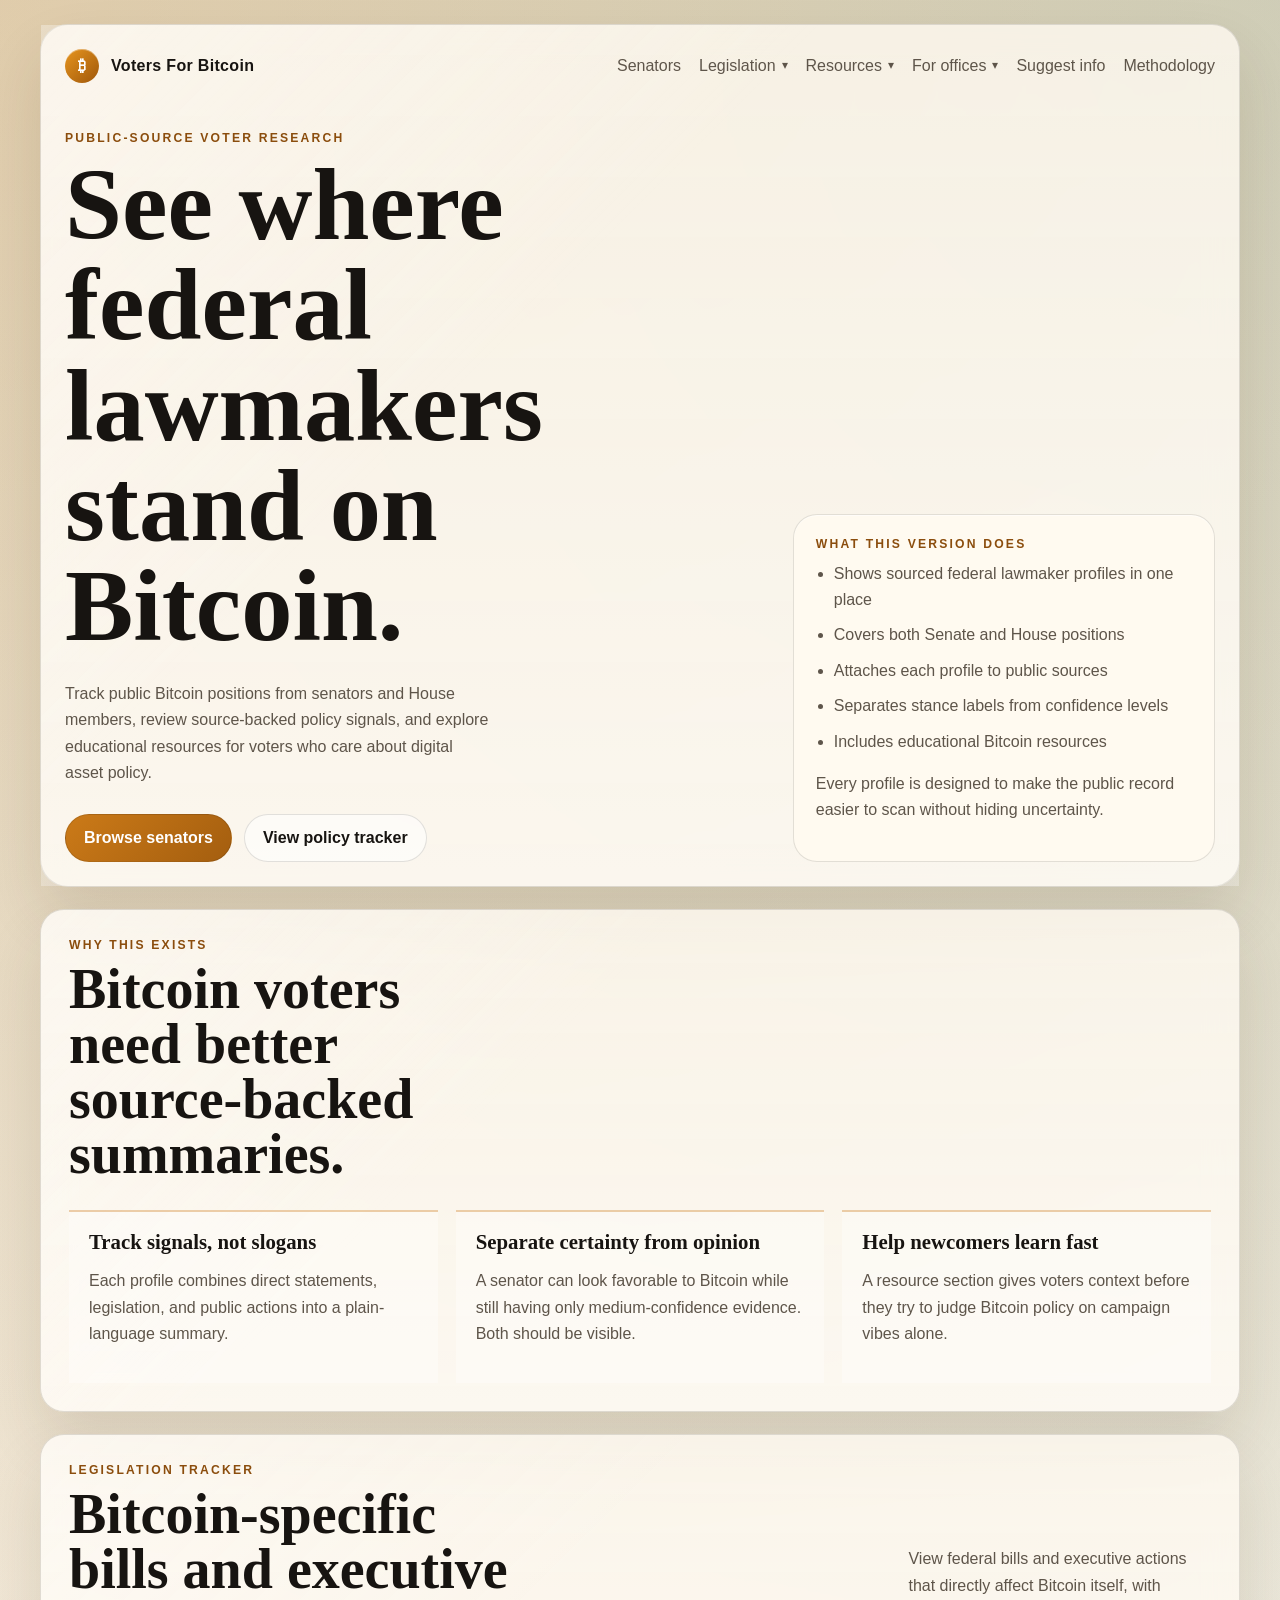
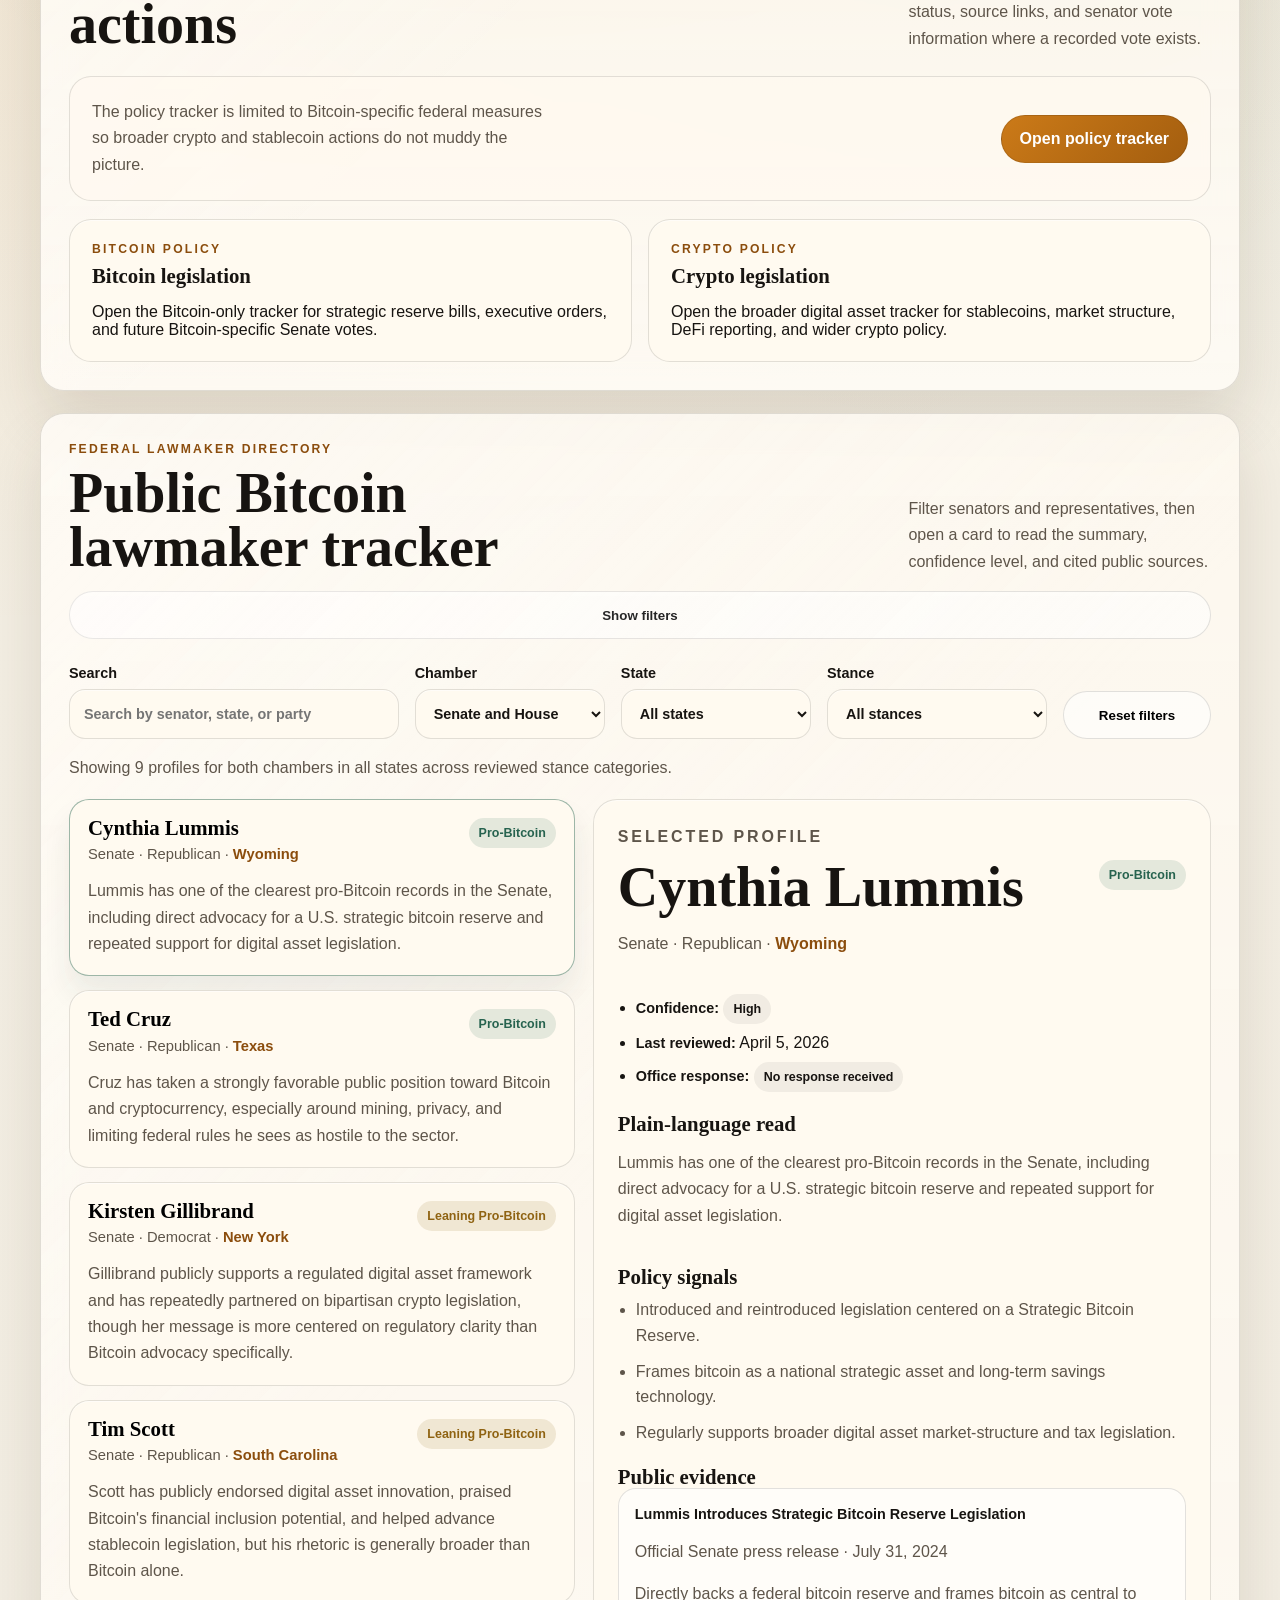
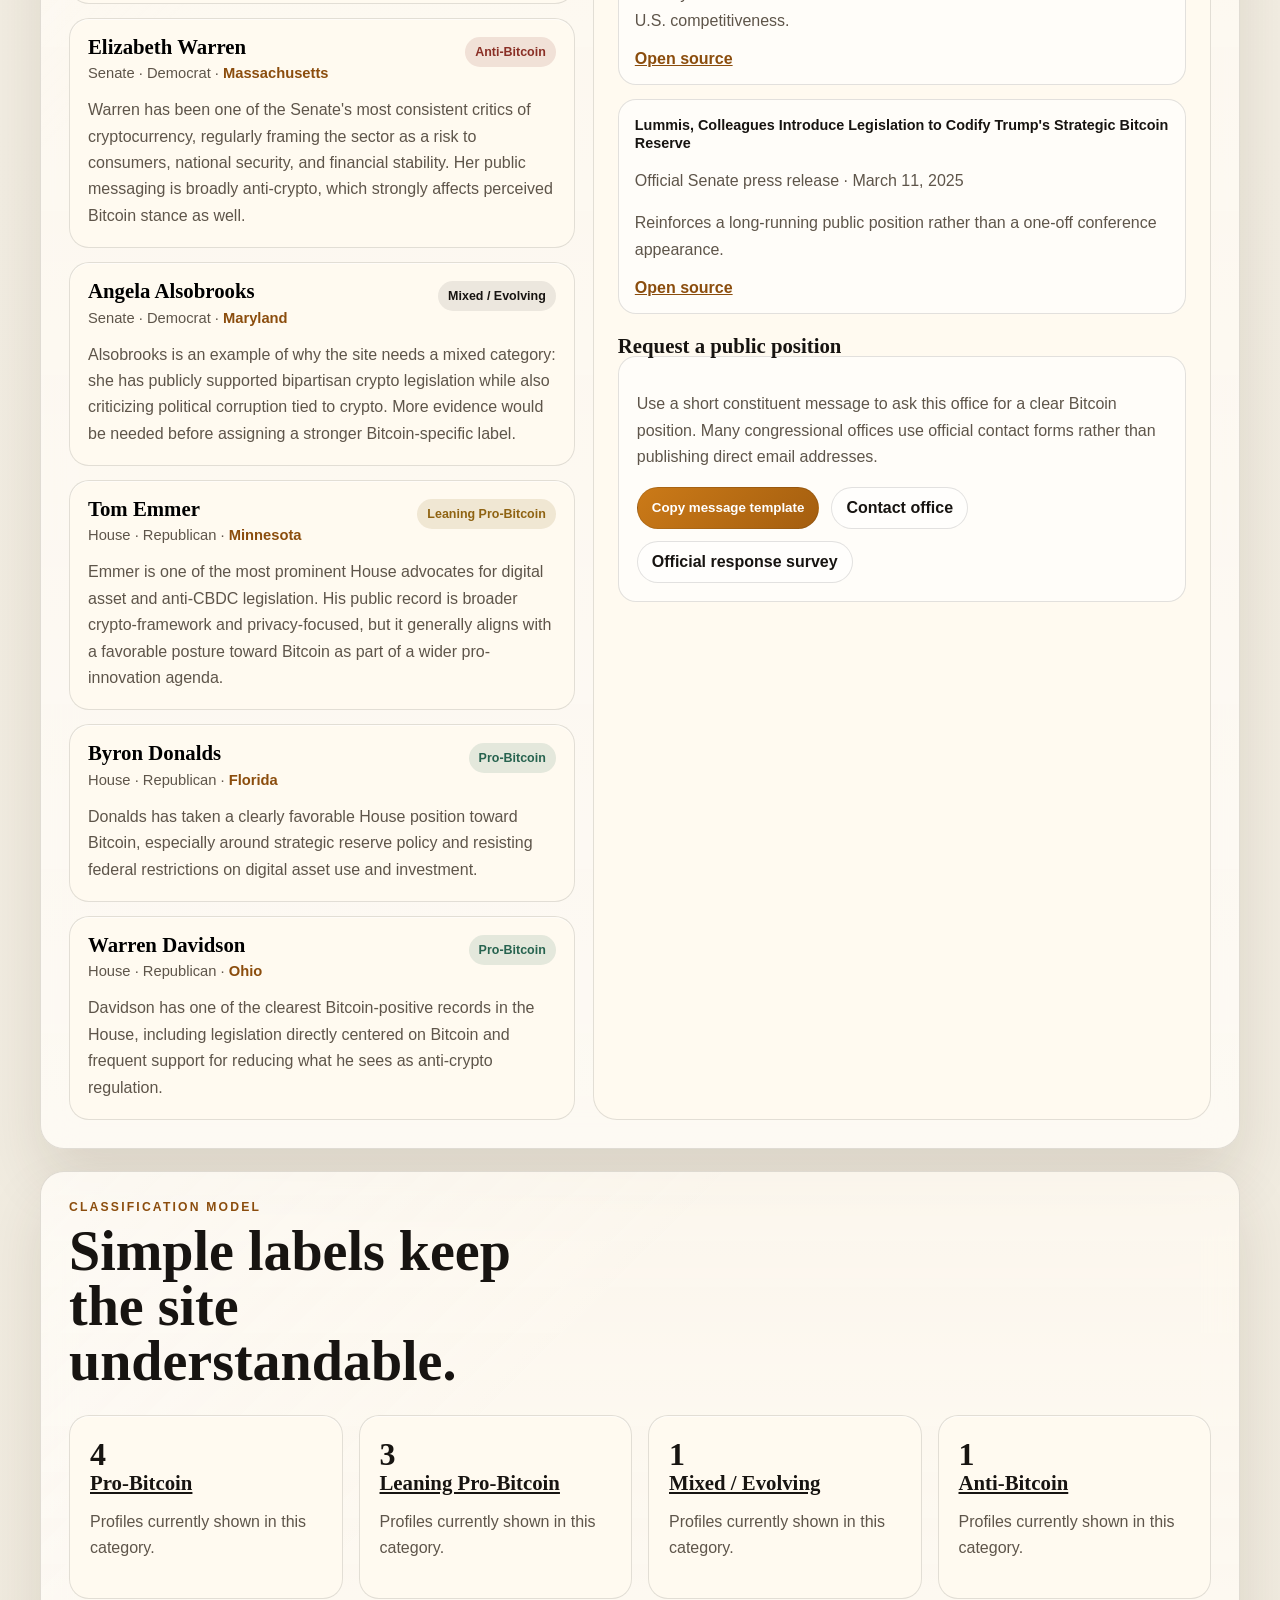
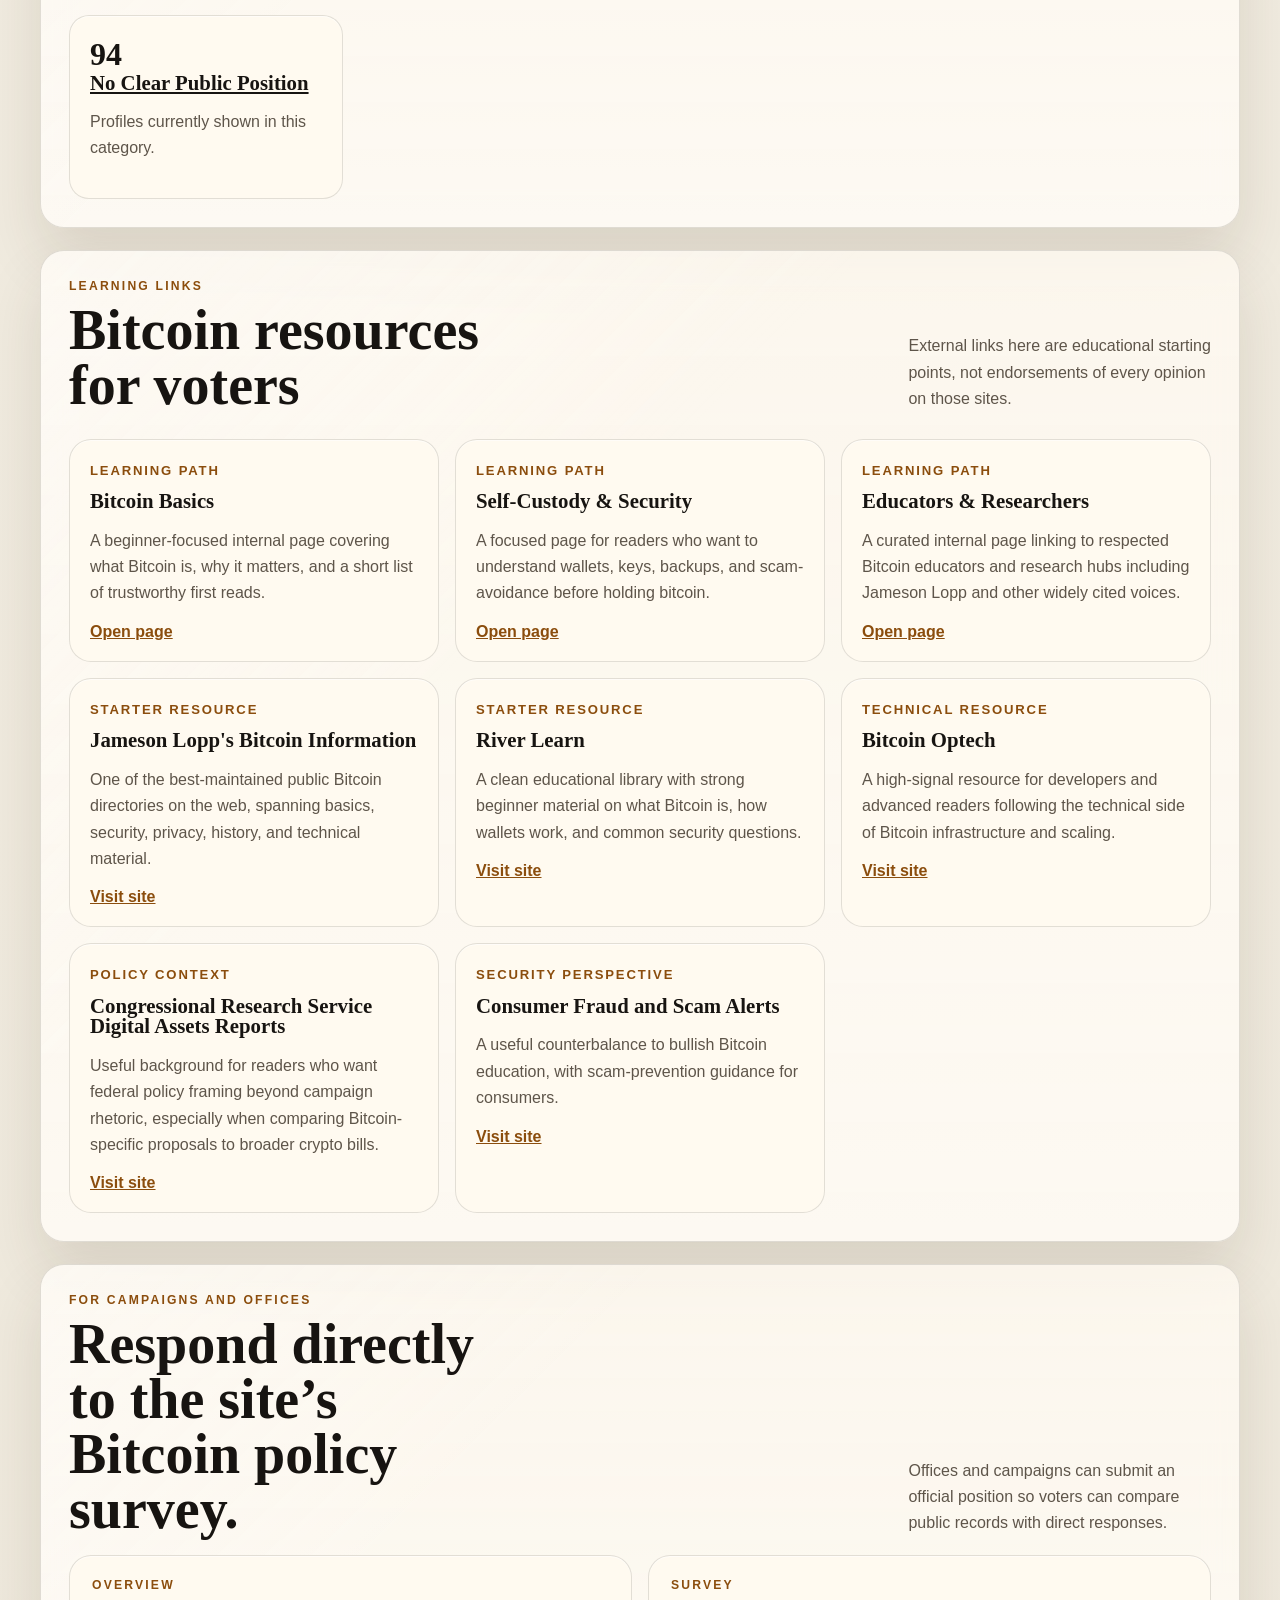
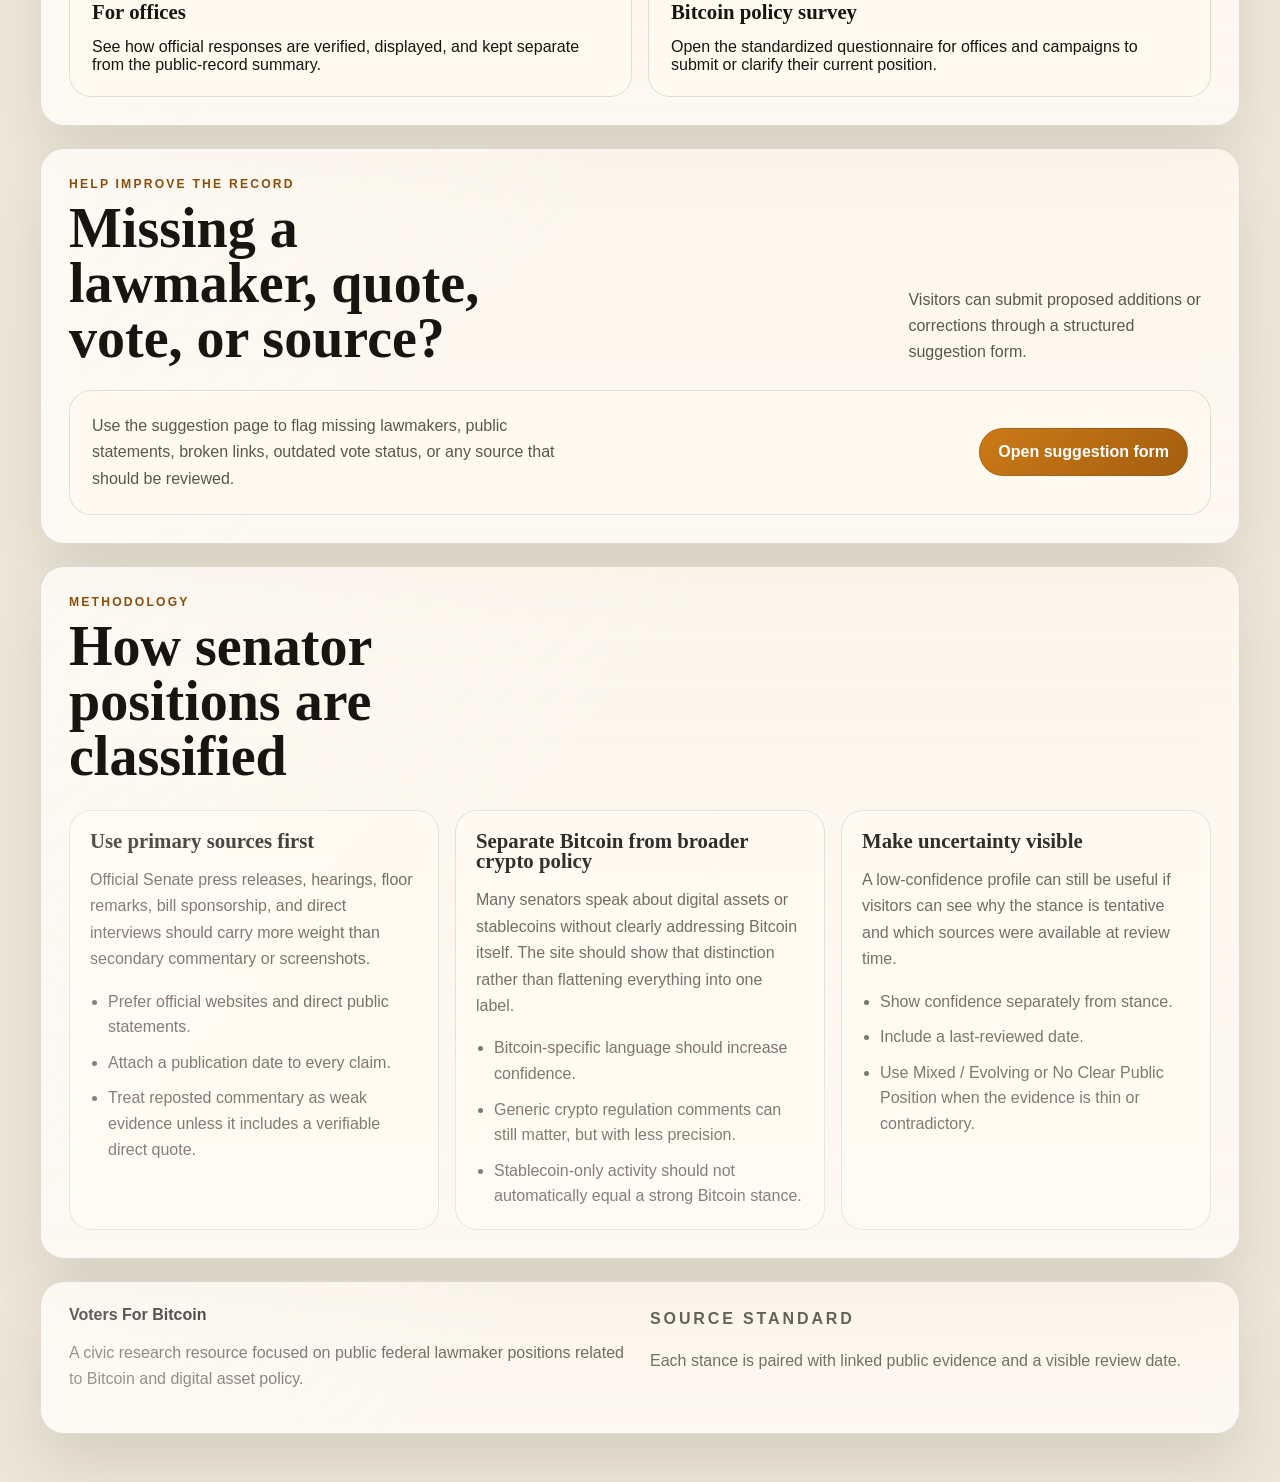
==== index.html @ 1ba47181 "UI Updates" ====
<!DOCTYPE html>
<html lang="en">
  <head>
    <meta charset="UTF-8" />
    <meta name="viewport" content="width=device-width, initial-scale=1.0" />
    <title>Voters For Bitcoin</title>
    <meta
      name="description"
      content="Track public Bitcoin positions of U.S. senators with sourced summaries, policy signals, and educational resources."
    />
    <link rel="icon" type="image/svg+xml" href="./favicon.svg" />
    <link rel="stylesheet" href="./styles.css" />
  </head>
  <body>
    <div class="site-shell">
      <header class="hero" id="top">
        <nav class="topbar">
          <a class="brand" href="#top">
            <span class="brand-mark">₿</span>
            <span>Voters For Bitcoin</span>
          </a>
          <button class="nav-toggle" type="button" aria-label="Toggle navigation" aria-expanded="false">
            <span class="nav-toggle-icon">☰</span>
          </button>
          <div class="nav-links">
            <a href="#directory">Senators</a>
            <div class="nav-dropdown">
              <a href="./bitcoin-legislation.html" class="nav-dropdown-trigger" aria-haspopup="true">Legislation</a>
              <div class="nav-dropdown-menu">
                <a href="./bitcoin-legislation.html">Bitcoin</a>
                <a href="./crypto-legislation.html">Crypto</a>
              </div>
            </div>
            <div class="nav-dropdown">
              <a href="./resources/index.html" class="nav-dropdown-trigger" aria-haspopup="true">Resources</a>
              <div class="nav-dropdown-menu">
                <a href="./resources/index.html">Resource hub</a>
                <a href="./resources/bitcoin-basics.html">Bitcoin basics</a>
                <a href="./resources/self-custody.html">Self-custody</a>
                <a href="./resources/educators.html">Educators</a>
              </div>
            </div>
            <div class="nav-dropdown">
              <a href="./for-offices.html" class="nav-dropdown-trigger" aria-haspopup="true">For offices</a>
              <div class="nav-dropdown-menu">
                <a href="./for-offices.html">Overview</a>
                <a href="./survey.html">Bitcoin policy survey</a>
              </div>
            </div>
            <a href="./suggest.html">Suggest info</a>
            <a href="#methodology">Methodology</a>
          </div>
        </nav>

        <div class="hero-grid">
          <div class="hero-copy">
            <p class="eyebrow">Public-source voter research</p>
            <h1>See where federal lawmakers stand on Bitcoin.</h1>
            <p class="hero-text">
              Track public Bitcoin positions from senators and House members,
              review source-backed policy signals, and explore educational
              resources for voters who care about digital asset policy.
            </p>
            <div class="hero-actions">
              <a class="button button-primary" href="#directory">Browse senators</a>
              <a class="button button-secondary" href="./bitcoin-legislation.html">View policy tracker</a>
            </div>
          </div>

          <aside class="hero-panel">
            <p class="panel-label">What this version does</p>
            <ul class="panel-list">
              <li>Shows sourced federal lawmaker profiles in one place</li>
              <li>Covers both Senate and House positions</li>
              <li>Attaches each profile to public sources</li>
              <li>Separates stance labels from confidence levels</li>
              <li>Includes educational Bitcoin resources</li>
            </ul>
            <p class="panel-note">
              Every profile is designed to make the public record easier to scan
              without hiding uncertainty.
            </p>
          </aside>
        </div>
      </header>

      <main>
        <section class="section section-intro">
          <div class="section-heading">
            <p class="eyebrow">Why this exists</p>
            <h2>Bitcoin voters need better source-backed summaries.</h2>
          </div>
          <div class="intro-grid">
            <article>
              <h3>Track signals, not slogans</h3>
              <p>
                Each profile combines direct statements, legislation, and public
                actions into a plain-language summary.
              </p>
            </article>
            <article>
              <h3>Separate certainty from opinion</h3>
              <p>
                A senator can look favorable to Bitcoin while still having only
                medium-confidence evidence. Both should be visible.
              </p>
            </article>
            <article>
              <h3>Help newcomers learn fast</h3>
              <p>
                A resource section gives voters context before they try to judge
                Bitcoin policy on campaign vibes alone.
              </p>
            </article>
          </div>
        </section>

        <section class="section">
          <div class="section-heading section-heading-row">
            <div>
              <p class="eyebrow">Legislation tracker</p>
              <h2>Bitcoin-specific bills and executive actions</h2>
            </div>
            <p class="section-support">
              View federal bills and executive actions that directly affect
              Bitcoin itself, with status, source links, and senator vote
              information where a recorded vote exists.
            </p>
          </div>
          <div class="cta-strip">
            <p>
              The policy tracker is limited to Bitcoin-specific federal measures
              so broader crypto and stablecoin actions do not muddy the
              picture.
            </p>
            <a class="button button-primary" href="./bitcoin-legislation.html">Open policy tracker</a>
          </div>
          <div class="policy-links">
            <a class="policy-link-card" href="./bitcoin-legislation.html">
              <p class="eyebrow">Bitcoin policy</p>
              <h3>Bitcoin legislation</h3>
              <p>
                Open the Bitcoin-only tracker for strategic reserve bills,
                executive orders, and future Bitcoin-specific Senate votes.
              </p>
            </a>
            <a class="policy-link-card" href="./crypto-legislation.html">
              <p class="eyebrow">Crypto policy</p>
              <h3>Crypto legislation</h3>
              <p>
                Open the broader digital asset tracker for stablecoins, market
                structure, DeFi reporting, and wider crypto policy.
              </p>
            </a>
          </div>
        </section>

        <section class="section" id="directory">
          <div class="section-heading section-heading-row">
            <div>
              <p class="eyebrow">Federal lawmaker directory</p>
              <h2>Public Bitcoin lawmaker tracker</h2>
            </div>
            <p class="section-support">
              Filter senators and representatives, then open a card to read the
              summary, confidence level, and cited public sources.
            </p>
          </div>

          <button id="filters-toggle" class="filters-toggle button button-secondary" type="button" aria-expanded="false">
            <span id="filters-toggle-label">Show filters</span>
          </button>
          <div class="filters" aria-label="Directory filters">
            <label class="filter">
              <span>Search</span>
              <input
                id="search-input"
                type="search"
                placeholder="Search by senator, state, or party"
              />
            </label>
            <label class="filter">
              <span>Chamber</span>
              <select id="chamber-filter">
                <option value="all">Senate and House</option>
              </select>
            </label>
            <label class="filter">
              <span>State</span>
              <select id="state-filter">
                <option value="all">All states</option>
              </select>
            </label>
            <label class="filter">
              <span>Stance</span>
              <select id="stance-filter">
                <option value="all">All stances</option>
                <option value="unreviewed">Show unreviewed lawmakers</option>
              </select>
            </label>
            <button id="reset-filters" class="button button-secondary reset-filters" type="button">
              Reset filters
            </button>
          </div>
          <p id="directory-summary" class="directory-summary"></p>

          <div class="directory-grid">
            <div id="senator-list" class="senator-list" aria-live="polite"></div>
            <article id="senator-detail" class="senator-detail"></article>
          </div>
        </section>

        <section class="section section-snapshot">
          <div class="section-heading">
            <p class="eyebrow">Classification model</p>
            <h2>Simple labels keep the site understandable.</h2>
          </div>
          <div class="snapshot-grid" id="stance-summary"></div>
        </section>

        <section class="section" id="resources">
          <div class="section-heading section-heading-row">
            <div>
              <p class="eyebrow">Learning links</p>
              <h2>Bitcoin resources for voters</h2>
            </div>
            <p class="section-support">
              External links here are educational starting points, not
              endorsements of every opinion on those sites.
            </p>
          </div>
          <div id="resource-list" class="resource-list"></div>
        </section>

        <section class="section">
          <div class="section-heading section-heading-row">
            <div>
              <p class="eyebrow">For campaigns and offices</p>
              <h2>Respond directly to the site’s Bitcoin policy survey.</h2>
            </div>
            <p class="section-support">
              Offices and campaigns can submit an official position so voters can
              compare public records with direct responses.
            </p>
          </div>
          <div class="policy-links">
            <a class="policy-link-card" href="./for-offices.html">
              <p class="eyebrow">Overview</p>
              <h3>For offices</h3>
              <p>
                See how official responses are verified, displayed, and kept
                separate from the public-record summary.
              </p>
            </a>
            <a class="policy-link-card" href="./survey.html">
              <p class="eyebrow">Survey</p>
              <h3>Bitcoin policy survey</h3>
              <p>
                Open the standardized questionnaire for offices and campaigns to
                submit or clarify their current position.
              </p>
            </a>
          </div>
        </section>

        <section class="section">
          <div class="section-heading section-heading-row">
            <div>
              <p class="eyebrow">Help improve the record</p>
              <h2>Missing a lawmaker, quote, vote, or source?</h2>
            </div>
            <p class="section-support">
              Visitors can submit proposed additions or corrections through a
              structured suggestion form.
            </p>
          </div>
          <div class="cta-strip">
            <p>
              Use the suggestion page to flag missing lawmakers, public
              statements, broken links, outdated vote status, or any source that
              should be reviewed.
            </p>
            <a class="button button-primary" href="./suggest.html">Open suggestion form</a>
          </div>
        </section>

        <section class="section methodology" id="methodology">
          <div class="section-heading">
            <p class="eyebrow">Methodology</p>
            <h2>How senator positions are classified</h2>
          </div>
          <div id="methodology-list" class="methodology-list"></div>
        </section>
      </main>

      <footer class="footer">
        <div>
          <strong>Voters For Bitcoin</strong>
          <p>
            A civic research resource focused on public federal lawmaker
            positions related to Bitcoin and digital asset policy.
          </p>
        </div>
        <div>
          <p class="footer-label">Source standard</p>
          <p>
            Each stance is paired with linked public evidence and a visible
            review date.
          </p>
        </div>
      </footer>
    </div>

    <script src="./data/content.js"></script>
    <script src="./app.js"></script>
    <script src="./nav.js"></script>
  </body>
</html>
---- styles.css ----
:root {
  --bg: #f3efe3;
  --bg-strong: #ede4cf;
  --surface: rgba(255, 251, 242, 0.8);
  --surface-strong: #fffaf0;
  --text: #171411;
  --muted: #5e554a;
  --line: rgba(23, 20, 17, 0.12);
  --accent: #cb7a18;
  --accent-deep: #8b4d0d;
  --good: #27634f;
  --warn: #8f6312;
  --bad: #8a2f25;
  --shadow: 0 30px 60px rgba(60, 42, 18, 0.12);
  --serif: "Iowan Old Style", "Palatino Linotype", "Book Antiqua", Palatino,
    "URW Palladio L", Georgia, serif;
  --sans: "Avenir Next", "Segoe UI", "Helvetica Neue", Helvetica, Arial,
    sans-serif;
}

* {
  box-sizing: border-box;
}

html {
  scroll-behavior: smooth;
}

body {
  margin: 0;
  color: var(--text);
  background:
    radial-gradient(circle at top left, rgba(203, 122, 24, 0.24), transparent 28%),
    radial-gradient(circle at top right, rgba(39, 99, 79, 0.18), transparent 26%),
    linear-gradient(180deg, #f5f0e4 0%, #f2ede2 42%, #ede7da 100%);
  font-family: var(--sans);
  overflow-x: hidden;
}

a {
  color: inherit;
}

.site-shell {
  width: min(1200px, calc(100vw - 32px));
  margin: 0 auto;
  padding: 24px 0 48px;
}

.hero,
.section,
.footer {
  position: relative;
  border: 1px solid var(--line);
  background: var(--surface);
  backdrop-filter: blur(16px);
  box-shadow: var(--shadow);
}

.hero::before,
.section::before,
.footer::before {
  content: "";
  position: absolute;
  inset: 0;
  background:
    linear-gradient(135deg, rgba(255, 255, 255, 0.32), transparent 38%),
    linear-gradient(180deg, transparent, rgba(255, 255, 255, 0.28));
  pointer-events: none;
}

.hero {
  padding: 24px;
  border-radius: 28px;
  overflow: visible;
}

.section,
.footer {
  overflow: hidden;
}

.topbar,
.hero-grid,
.directory-grid,
.snapshot-grid,
.resource-list,
.intro-grid,
.footer,
.section-heading-row,
.filters {
  position: relative;
  z-index: 1;
}

.topbar {
  display: flex;
  justify-content: space-between;
  align-items: center;
  gap: 20px;
}

.brand {
  display: inline-flex;
  align-items: center;
  gap: 12px;
  font-weight: 700;
  letter-spacing: 0.02em;
  text-decoration: none;
}

.brand-mark {
  display: grid;
  place-items: center;
  width: 34px;
  height: 34px;
  border-radius: 999px;
  color: white;
  background: linear-gradient(135deg, #e7951f, #9f570a);
  box-shadow: inset 0 1px 0 rgba(255, 255, 255, 0.35);
}

.nav-links {
  display: flex;
  flex-wrap: wrap;
  gap: 18px;
  align-items: center;
}

.nav-links a {
  color: var(--muted);
  text-decoration: none;
}

.nav-dropdown {
  position: relative;
  padding-bottom: 14px;
  margin-bottom: -14px;
}

.nav-dropdown-trigger {
  display: inline-flex;
  align-items: center;
  gap: 6px;
}

.nav-dropdown-trigger::after {
  content: "▾";
  font-size: 0.72rem;
  line-height: 1;
}

.nav-dropdown-menu {
  position: absolute;
  top: calc(100% - 2px);
  left: 0;
  display: none;
  min-width: 180px;
  padding: 8px;
  border-radius: 16px;
  border: 1px solid var(--line);
  background: var(--surface-strong);
  box-shadow: var(--shadow);
  z-index: 40;
}

.nav-dropdown-menu a {
  display: block;
  padding: 10px 12px;
  border-radius: 10px;
  color: var(--muted);
  text-decoration: none;
}

.nav-dropdown-menu a:hover,
.nav-dropdown-menu a:focus-visible {
  background: rgba(23, 20, 17, 0.05);
  outline: none;
}

.nav-dropdown:hover .nav-dropdown-menu,
.nav-dropdown:focus-within .nav-dropdown-menu {
  display: block;
}

/* ── Mobile navigation toggle (hidden on desktop) ── */
.nav-toggle {
  display: none;
  align-items: center;
  justify-content: center;
  width: 40px;
  height: 40px;
  padding: 0;
  border: 1px solid var(--line);
  border-radius: 12px;
  background: rgba(255, 255, 255, 0.55);
  cursor: pointer;
  flex-shrink: 0;
}

.nav-toggle-icon {
  font-size: 1.15rem;
  line-height: 1;
  pointer-events: none;
}

/* ── Filter collapse toggle (hidden on desktop) ── */
.filters-toggle {
  display: none;
  width: 100%;
  margin-top: 16px;
}

.hero-grid {
  display: grid;
  grid-template-columns: minmax(0, 1.5fr) minmax(280px, 0.9fr);
  gap: 24px;
  margin-top: 48px;
}

.eyebrow,
.panel-label,
.footer-label {
  margin: 0 0 10px;
  color: var(--accent-deep);
  font-size: 0.76rem;
  font-weight: 700;
  letter-spacing: 0.18em;
  text-transform: uppercase;
}

h1,
h2,
h3 {
  margin: 0;
  font-family: var(--serif);
  font-weight: 700;
  line-height: 0.98;
}

h1 {
  max-width: 12ch;
  font-size: clamp(3.5rem, 8vw, 6.6rem);
}

h2 {
  max-width: 16ch;
  font-size: clamp(2.1rem, 5vw, 3.5rem);
}

h3 {
  font-size: 1.3rem;
}

.hero-text,
.section-support,
.senator-summary,
.detail-copy p,
.resource-card p,
.methodology-card p,
.footer p,
.intro-grid p,
.panel-note,
.snapshot-card p {
  color: var(--muted);
  line-height: 1.65;
  font-size: 1rem;
}

.hero-text {
  max-width: 48ch;
  margin: 24px 0 0;
}

.hero-actions {
  display: flex;
  flex-wrap: wrap;
  gap: 12px;
  margin-top: 28px;
}

.button {
  display: inline-flex;
  align-items: center;
  justify-content: center;
  min-height: 48px;
  padding: 0 18px;
  border-radius: 999px;
  border: 1px solid var(--line);
  text-decoration: none;
  font-weight: 700;
  text-align: center;
}

.button-primary {
  color: white;
  background: linear-gradient(135deg, var(--accent), #a45e0f);
}

.button-secondary {
  background: rgba(255, 255, 255, 0.55);
}

.hero-panel,
.senator-detail,
.resource-card,
.methodology-card,
.snapshot-card,
.senator-card,
.filter input,
.filter select {
  border: 1px solid var(--line);
  background: var(--surface-strong);
  box-shadow: inset 0 1px 0 rgba(255, 255, 255, 0.55);
}

.hero-panel {
  padding: 22px;
  border-radius: 24px;
  align-self: end;
}

.panel-list,
.source-list,
.detail-meta,
.methodology-card ul {
  margin: 0;
  padding-left: 18px;
}

.panel-list li,
.source-list li,
.methodology-card li {
  margin-top: 10px;
  line-height: 1.6;
  color: var(--muted);
}

.section {
  margin-top: 22px;
  padding: 28px;
  border-radius: 24px;
}

.section-heading {
  position: relative;
  z-index: 1;
}

.section-heading-row {
  display: flex;
  justify-content: space-between;
  gap: 20px;
  align-items: end;
}

.section-support {
  max-width: 34ch;
  margin: 0;
}

.directory-summary {
  position: relative;
  z-index: 1;
  margin: 16px 0 0;
  color: var(--muted);
  line-height: 1.6;
}

.intro-grid {
  display: grid;
  grid-template-columns: repeat(3, minmax(0, 1fr));
  gap: 18px;
  margin-top: 28px;
}

.intro-grid article {
  padding: 20px;
  border-top: 2px solid rgba(203, 122, 24, 0.35);
  background: rgba(255, 255, 255, 0.32);
}

.filters {
  display: grid;
  grid-template-columns: minmax(0, 1.3fr) minmax(180px, 0.75fr) minmax(180px, 0.75fr) minmax(220px, 0.8fr) auto;
  gap: 16px;
  margin-top: 26px;
  align-items: end;
}

.filter {
  display: grid;
  gap: 8px;
  font-size: 0.9rem;
  font-weight: 700;
}

.filter input,
.filter select {
  width: 100%;
  min-height: 50px;
  padding: 0 14px;
  border-radius: 16px;
  font: inherit;
  color: var(--text);
}

.reset-filters {
  min-width: 148px;
}

.directory-grid {
  display: grid;
  grid-template-columns: minmax(0, 0.9fr) minmax(320px, 1.1fr);
  gap: 18px;
  margin-top: 18px;
}

.senator-list {
  display: grid;
  gap: 14px;
  align-content: start;
}

.senator-card {
  width: 100%;
  padding: 18px;
  border-radius: 20px;
  text-align: left;
  cursor: pointer;
  transition: transform 180ms ease, border-color 180ms ease, box-shadow 180ms ease;
}

.senator-card:hover,
.senator-card:focus-visible {
  transform: translateY(-2px);
  border-color: rgba(203, 122, 24, 0.45);
  outline: none;
}

.senator-card.is-active {
  border-color: rgba(39, 99, 79, 0.45);
  box-shadow: 0 18px 28px rgba(34, 56, 48, 0.08);
}

.senator-card-top,
.detail-top {
  display: flex;
  justify-content: space-between;
  gap: 12px;
  align-items: start;
}

.senator-card h3 {
  margin-bottom: 8px;
}

.senator-meta,
.detail-kicker,
.evidence-meta {
  color: var(--muted);
  font-size: 0.92rem;
}

.state-link {
  color: var(--accent-deep);
  font-weight: 700;
  text-decoration: none;
}

.state-link:hover,
.state-link:focus-visible {
  text-decoration: underline;
  outline: none;
}

.tag,
.confidence {
  display: inline-flex;
  align-items: center;
  justify-content: center;
  min-height: 30px;
  padding: 0 10px;
  border-radius: 999px;
  font-size: 0.78rem;
  font-weight: 700;
  white-space: normal;
  text-decoration: none;
  border: 0;
}

.tag[data-tone="pro"] {
  background: rgba(39, 99, 79, 0.12);
  color: var(--good);
}

.tag[data-tone="caution"] {
  background: rgba(143, 99, 18, 0.13);
  color: var(--warn);
}

.tag[data-tone="anti"] {
  background: rgba(138, 47, 37, 0.12);
  color: var(--bad);
}

.tag[data-tone="neutral"] {
  background: rgba(23, 20, 17, 0.08);
  color: var(--text);
}

.tag:hover,
.tag:focus-visible {
  opacity: 0.9;
  outline: 2px solid rgba(23, 20, 17, 0.18);
  outline-offset: 2px;
}

.confidence {
  background: rgba(23, 20, 17, 0.06);
}

.senator-summary {
  margin: 16px 0 0;
}

.senator-detail {
  min-height: 100%;
  padding: 24px;
  border-radius: 24px;
}

.detail-copy {
  display: grid;
  gap: 22px;
}

.detail-meta {
  display: grid;
  gap: 10px;
  margin-top: 20px;
}

.detail-meta strong,
.evidence-card strong {
  font-size: 0.9rem;
}

.evidence-grid {
  display: grid;
  gap: 14px;
}

.evidence-card {
  padding: 16px;
  border-radius: 18px;
  border: 1px solid var(--line);
  background: rgba(255, 255, 255, 0.58);
}

.action-card,
.contact-card {
  padding: 18px;
  border-radius: 18px;
  border: 1px solid var(--line);
  background: rgba(255, 255, 255, 0.58);
}

.contact-card p,
.action-card p {
  color: var(--muted);
  line-height: 1.65;
}

.contact-actions,
.card-actions {
  display: flex;
  flex-wrap: wrap;
  gap: 12px;
  margin-top: 14px;
}

.button.button-small {
  min-height: 42px;
  padding: 0 14px;
}

.evidence-card a,
.resource-card a {
  color: var(--accent-deep);
  font-weight: 700;
}

.snapshot-grid {
  display: grid;
  grid-template-columns: repeat(4, minmax(0, 1fr));
  gap: 16px;
  margin-top: 26px;
}

.snapshot-card {
  padding: 20px;
  border-radius: 20px;
}

.snapshot-card strong {
  display: block;
  font-size: 2rem;
  font-family: var(--serif);
}

.resource-list,
.methodology-list {
  display: grid;
  grid-template-columns: repeat(3, minmax(0, 1fr));
  gap: 16px;
  margin-top: 26px;
}

.resource-card,
.methodology-card {
  padding: 20px;
  border-radius: 22px;
}

.resource-page-grid,
.guide-grid,
.educator-grid {
  position: relative;
  z-index: 1;
  display: grid;
  gap: 16px;
  margin-top: 24px;
}

.resource-page-grid {
  grid-template-columns: 1.2fr 0.8fr;
}

.guide-grid,
.educator-grid {
  grid-template-columns: repeat(3, minmax(0, 1fr));
}

.guide-card,
.educator-card {
  padding: 22px;
  border-radius: 22px;
  border: 1px solid var(--line);
  background: var(--surface-strong);
  box-shadow: inset 0 1px 0 rgba(255, 255, 255, 0.55);
}

.guide-card ul,
.educator-card ul {
  margin: 14px 0 0;
  padding-left: 18px;
}

.guide-card li,
.educator-card li,
.resource-note li {
  color: var(--muted);
  line-height: 1.6;
  margin-top: 8px;
}

.resource-note {
  padding: 22px;
  border-radius: 22px;
  border: 1px solid var(--line);
  background: rgba(255, 250, 240, 0.72);
}

.resource-note p,
.guide-card p,
.educator-card p {
  color: var(--muted);
  line-height: 1.65;
}

.guide-card a,
.educator-card a,
.resource-note a {
  color: var(--accent-deep);
  font-weight: 700;
}

.suggest-grid {
  position: relative;
  z-index: 1;
  display: grid;
  grid-template-columns: 1.05fr 0.95fr;
  gap: 18px;
  margin-top: 24px;
}

.suggest-card,
.suggest-form-card {
  padding: 22px;
  border-radius: 22px;
  border: 1px solid var(--line);
  background: var(--surface-strong);
  box-shadow: inset 0 1px 0 rgba(255, 255, 255, 0.55);
}

.suggest-card p,
.suggest-form-card p,
.suggest-output,
.suggest-help li {
  color: var(--muted);
  line-height: 1.65;
}

.suggest-help {
  margin: 14px 0 0;
  padding-left: 18px;
}

.suggest-form {
  display: grid;
  gap: 14px;
  margin-top: 12px;
}

.suggest-form label {
  display: grid;
  gap: 8px;
  font-size: 0.92rem;
  font-weight: 700;
}

.suggest-form input,
.suggest-form select,
.suggest-form textarea {
  width: 100%;
  min-height: 50px;
  padding: 12px 14px;
  border-radius: 16px;
  border: 1px solid var(--line);
  background: rgba(255, 255, 255, 0.72);
  font: inherit;
  color: var(--text);
}

.suggest-form textarea {
  min-height: 140px;
  resize: vertical;
}

.suggest-actions {
  display: flex;
  flex-wrap: wrap;
  gap: 12px;
  margin-top: 6px;
}

.suggest-output {
  margin-top: 18px;
  padding: 16px;
  border-radius: 16px;
  border: 1px dashed rgba(23, 20, 17, 0.18);
  background: rgba(255, 255, 255, 0.46);
  white-space: pre-wrap;
}

.suggest-output.is-hidden {
  display: none;
}

.response-status {
  display: inline-flex;
  align-items: center;
  min-height: 30px;
  padding: 0 10px;
  border-radius: 999px;
  background: rgba(23, 20, 17, 0.06);
  font-size: 0.78rem;
  font-weight: 700;
}

.office-grid {
  position: relative;
  z-index: 1;
  display: grid;
  grid-template-columns: 1fr 1fr;
  gap: 18px;
  margin-top: 24px;
}

.office-card,
.survey-card {
  padding: 22px;
  border-radius: 22px;
  border: 1px solid var(--line);
  background: var(--surface-strong);
  box-shadow: inset 0 1px 0 rgba(255, 255, 255, 0.55);
}

.office-card p,
.survey-card p,
.office-card li,
.survey-card li {
  color: var(--muted);
  line-height: 1.65;
}

.office-card ul,
.survey-card ul {
  margin: 14px 0 0;
  padding-left: 18px;
}

.resource-card .resource-type {
  margin: 0 0 10px;
  color: var(--accent-deep);
  font-size: 0.82rem;
  font-weight: 700;
  text-transform: uppercase;
  letter-spacing: 0.14em;
}

.footer {
  display: grid;
  grid-template-columns: repeat(2, minmax(0, 1fr));
  gap: 20px;
  margin-top: 22px;
  padding: 24px 28px;
  border-radius: 24px;
}

.cta-strip {
  position: relative;
  z-index: 1;
  display: flex;
  justify-content: space-between;
  align-items: center;
  gap: 20px;
  margin-top: 24px;
  padding: 22px;
  border-radius: 22px;
  border: 1px solid var(--line);
  background: rgba(255, 250, 240, 0.7);
}

.cta-strip p {
  margin: 0;
  color: var(--muted);
  line-height: 1.65;
  max-width: 52ch;
}

.policy-links {
  position: relative;
  z-index: 1;
  display: grid;
  grid-template-columns: repeat(2, minmax(0, 1fr));
  gap: 16px;
  margin-top: 18px;
}

.policy-link-card {
  display: block;
  padding: 22px;
  border-radius: 22px;
  border: 1px solid var(--line);
  background: var(--surface-strong);
  text-decoration: none;
  box-shadow: inset 0 1px 0 rgba(255, 255, 255, 0.55);
  transition: transform 180ms ease, border-color 180ms ease;
}

.policy-link-card:hover,
.policy-link-card:focus-visible {
  transform: translateY(-2px);
  border-color: rgba(203, 122, 24, 0.45);
  outline: none;
}

.policy-link-card p:last-child {
  margin-bottom: 0;
}

.page-hero {
  margin-top: 22px;
  display: grid;
  grid-template-columns: minmax(0, 1.3fr) minmax(280px, 0.8fr);
  gap: 24px;
}

.page-hero h1 {
  max-width: 12ch;
  font-size: clamp(2.4rem, 5.2vw, 4.25rem);
  line-height: 1.02;
  letter-spacing: -0.03em;
}

.page-hero .hero-text {
  max-width: 42rem;
}

.stat-card {
  padding: 22px;
  border-radius: 22px;
  border: 1px solid var(--line);
  background: var(--surface-strong);
}

.stat-card strong {
  display: block;
  font-family: var(--serif);
  font-size: 2.5rem;
  line-height: 1;
}

.legislation-grid,
.bill-grid,
.vote-grid {
  position: relative;
  z-index: 1;
  display: grid;
  gap: 16px;
  margin-top: 24px;
}

.legislation-grid {
  grid-template-columns: 1.1fr 0.9fr;
}

.bill-card,
.vote-card,
.status-card {
  padding: 22px;
  border-radius: 22px;
  border: 1px solid var(--line);
  background: var(--surface-strong);
}


.bill-card p,
.vote-card p,
.status-card p,
.bill-card li,
.vote-card li,
.status-card li {
  color: var(--muted);
  line-height: 1.65;
}

.bill-meta,
.bill-links {
  display: flex;
  flex-wrap: wrap;
  gap: 10px;
  margin: 14px 0 0;
}

.meta-pill {
  display: inline-flex;
  align-items: center;
  min-height: 32px;
  padding: 0 12px;
  border-radius: 999px;
  border: 1px solid var(--line);
  background: rgba(23, 20, 17, 0.04);
  font-size: 0.82rem;
  font-weight: 700;
}

.bill-links a,
.source-link {
  color: var(--accent-deep);
  font-weight: 700;
}

.vote-grid {
  grid-template-columns: repeat(2, minmax(0, 1fr));
}

.senator-vote-list {
  display: grid;
  gap: 10px;
  margin-top: 14px;
}

.senator-vote {
  display: flex;
  justify-content: space-between;
  gap: 12px;
  padding: 12px 14px;
  border-radius: 16px;
  border: 1px solid var(--line);
  background: rgba(255, 255, 255, 0.5);
}

.senator-vote strong {
  font-size: 0.95rem;
}

.page-note {
  margin-top: 20px;
  color: var(--muted);
}

@media (max-width: 980px) {
  .hero-grid,
  .page-hero,
  .directory-grid,
  .legislation-grid,
  .vote-grid,
  .resource-page-grid,
  .suggest-grid,
  .office-grid,
  .intro-grid,
  .snapshot-grid,
  .resource-list,
  .methodology-list,
  .guide-grid,
  .educator-grid,
  .policy-links,
  .footer,
  .filters {
    grid-template-columns: 1fr;
  }

  .section-heading-row,
  .topbar,
  .cta-strip {
    align-items: start;
    flex-direction: column;
  }

  .section-support {
    max-width: none;
  }

  .hero-actions,
  .contact-actions,
  .card-actions,
  .suggest-actions {
    width: 100%;
  }

  .hero-actions .button,
  .contact-actions .button,
  .card-actions .button,
  .suggest-actions .button {
    flex: 1 1 220px;
  }

  h1 {
    max-width: 10ch;
  }
}

@media (max-width: 640px) {
  .site-shell {
    width: min(100vw - 20px, 1200px);
    padding-top: 10px;
  }

  .hero,
  .section,
  .footer {
    border-radius: 22px;
  }

  .hero,
  .section {
    padding: 20px;
  }

  .topbar {
    flex-direction: row;
    flex-wrap: wrap;
    align-items: center;
    gap: 10px;
    padding-bottom: 10px;
    border-bottom: 1px solid rgba(23, 20, 17, 0.08);
  }

  .nav-toggle {
    display: inline-flex;
    margin-left: auto;
  }

  /* Nav collapses under brand+toggle, revealed by hamburger */
  .nav-links {
    display: none;
    flex-direction: column;
    width: 100%;
    gap: 0;
    padding-top: 10px;
    font-size: 0.95rem;
    line-height: 1.35;
  }

  .nav-links.is-open {
    display: flex;
  }

  .nav-links > a,
  .nav-dropdown-trigger {
    display: flex;
    align-items: center;
    justify-content: space-between;
    width: 100%;
    padding: 10px 4px;
    min-height: 44px;
    border-radius: 0;
    background: transparent;
    font-size: 0.95rem;
    color: rgba(23, 20, 17, 0.76);
  }

  /* Dropdowns: static/inline on mobile, toggled by JS class */
  .nav-dropdown {
    padding-bottom: 0;
    margin-bottom: 0;
  }

  .nav-dropdown-menu {
    position: static;
    display: none;
    min-width: 0;
    width: 100%;
    box-shadow: none;
    border-radius: 0;
    border: none;
    background: transparent;
    padding: 0 0 6px 16px;
    margin-top: 0;
  }

  /* Disable the CSS hover trigger — JS handles it via .is-open */
  .nav-dropdown:hover .nav-dropdown-menu,
  .nav-dropdown:focus-within .nav-dropdown-menu {
    display: none;
  }

  .nav-dropdown.is-open > .nav-dropdown-menu {
    display: block;
  }

  .nav-dropdown.is-open > .nav-dropdown-trigger::after {
    transform: rotate(180deg);
  }

  .hero-grid,
  .page-hero {
    gap: 20px;
    margin-top: 24px;
  }

  .hero-panel,
  .stat-card,
  .resource-note,
  .senator-detail,
  .suggest-card,
  .suggest-form-card,
  .office-card,
  .survey-card,
  .bill-card,
  .vote-card,
  .status-card,
  .guide-card,
  .educator-card,
  .resource-card,
  .methodology-card,
  .snapshot-card,
  .policy-link-card {
    padding: 18px;
    border-radius: 18px;
  }

  .filters {
    gap: 12px;
  }

  .eyebrow,
  .panel-label,
  .footer-label {
    margin-bottom: 8px;
    font-size: 0.7rem;
    letter-spacing: 0.16em;
  }

  .filter input,
  .filter select,
  .reset-filters {
    min-height: 48px;
  }

  .reset-filters,
  .hero-actions .button,
  .contact-actions .button,
  .card-actions .button,
  .suggest-actions .button,
  .cta-strip .button {
    width: 100%;
  }

  .directory-grid,
  .legislation-grid,
  .vote-grid,
  .resource-list,
  .methodology-list,
  .guide-grid,
  .educator-grid,
  .suggest-grid,
  .office-grid,
  .policy-links,
  .snapshot-grid,
  .intro-grid {
    gap: 14px;
  }

  /* 2×2 snapshot grid looks much better than 4 stacked cards */
  .snapshot-grid {
    grid-template-columns: repeat(2, minmax(0, 1fr));
  }

  /* Filters collapse behind a toggle on small screens */
  .filters-toggle {
    display: flex;
  }

  .filters {
    display: none;
  }

  .filters.is-open {
    display: grid;
    margin-top: 12px;
  }

  /* Bump tag / confidence touch targets to the 44 px minimum */
  .tag,
  .confidence {
    min-height: 44px;
    padding: 8px 12px;
  }

  /* Tighten CTA strip padding */
  .cta-strip {
    padding: 18px;
  }

  .senator-card-top,
  .detail-top,
  .section-heading-row {
    flex-direction: column;
    align-items: flex-start;
  }

  .detail-meta {
    margin-top: 16px;
  }

  .bill-meta,
  .bill-links,
  .contact-actions,
  .card-actions,
  .suggest-actions,
  .hero-actions {
    gap: 10px;
  }

  .senator-vote {
    flex-direction: column;
    align-items: flex-start;
  }

  .hero-copy {
    max-width: none;
  }

  .hero-text {
    max-width: none;
    margin-top: 18px;
    font-size: 1rem;
    line-height: 1.7;
  }

  .hero-actions {
    margin-top: 22px;
  }

  .hero-actions .button {
    min-height: 52px;
    font-size: 0.98rem;
  }

  .snapshot-card strong,
  .stat-card strong {
    font-size: 2rem;
  }

  h1 {
    max-width: 8.5ch;
    font-size: clamp(2.7rem, 11vw, 4rem);
    line-height: 0.96;
    letter-spacing: -0.05em;
  }

  h2 {
    max-width: none;
    font-size: clamp(1.6rem, 9vw, 2.3rem);
    line-height: 1.04;
  }

  .page-hero h1 {
    max-width: 10ch;
    font-size: clamp(2.2rem, 10vw, 3.1rem);
    line-height: 0.98;
  }

  .hero-text,
  .section-support,
  .directory-summary,
  .panel-note,
  .resource-card p,
  .methodology-card p,
  .guide-card p,
  .educator-card p,
  .contact-card p,
  .action-card p,
  .vote-card p,
  .bill-card p,
  .status-card p {
    font-size: 0.96rem;
  }
}
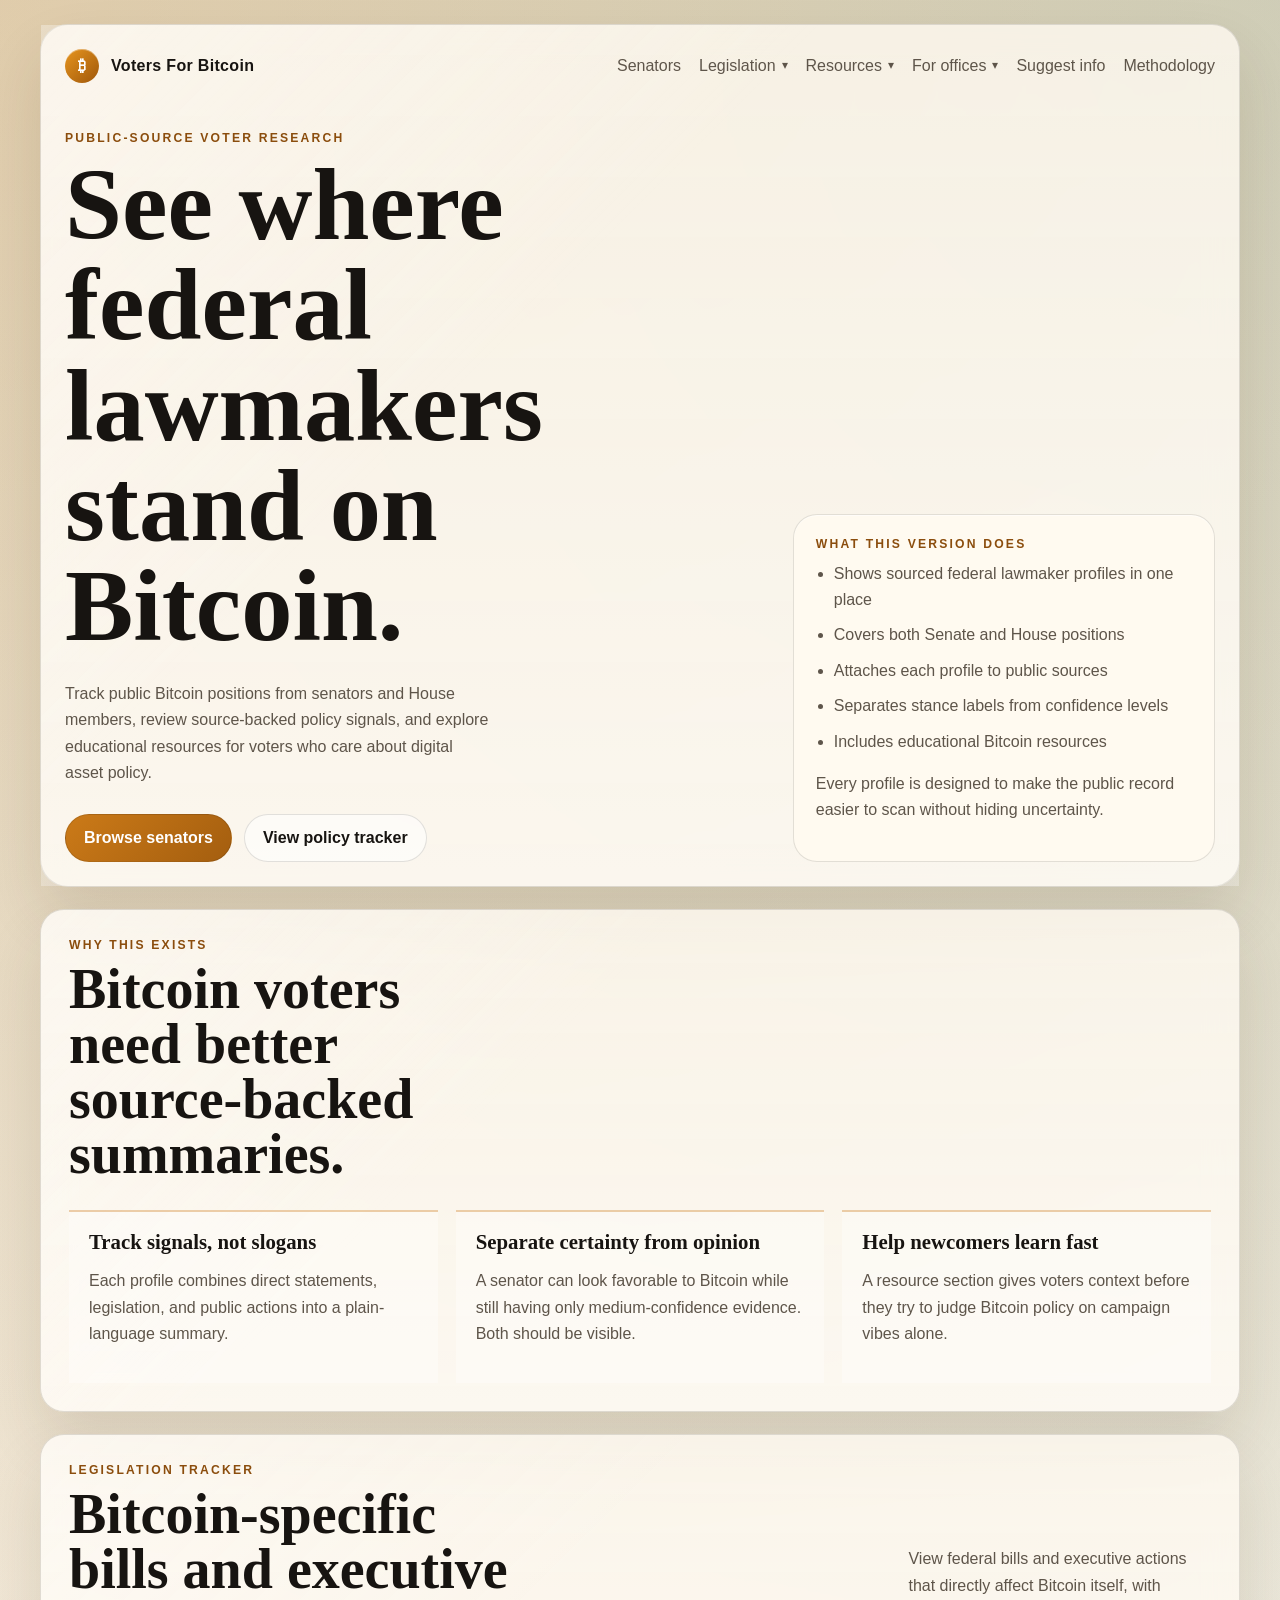
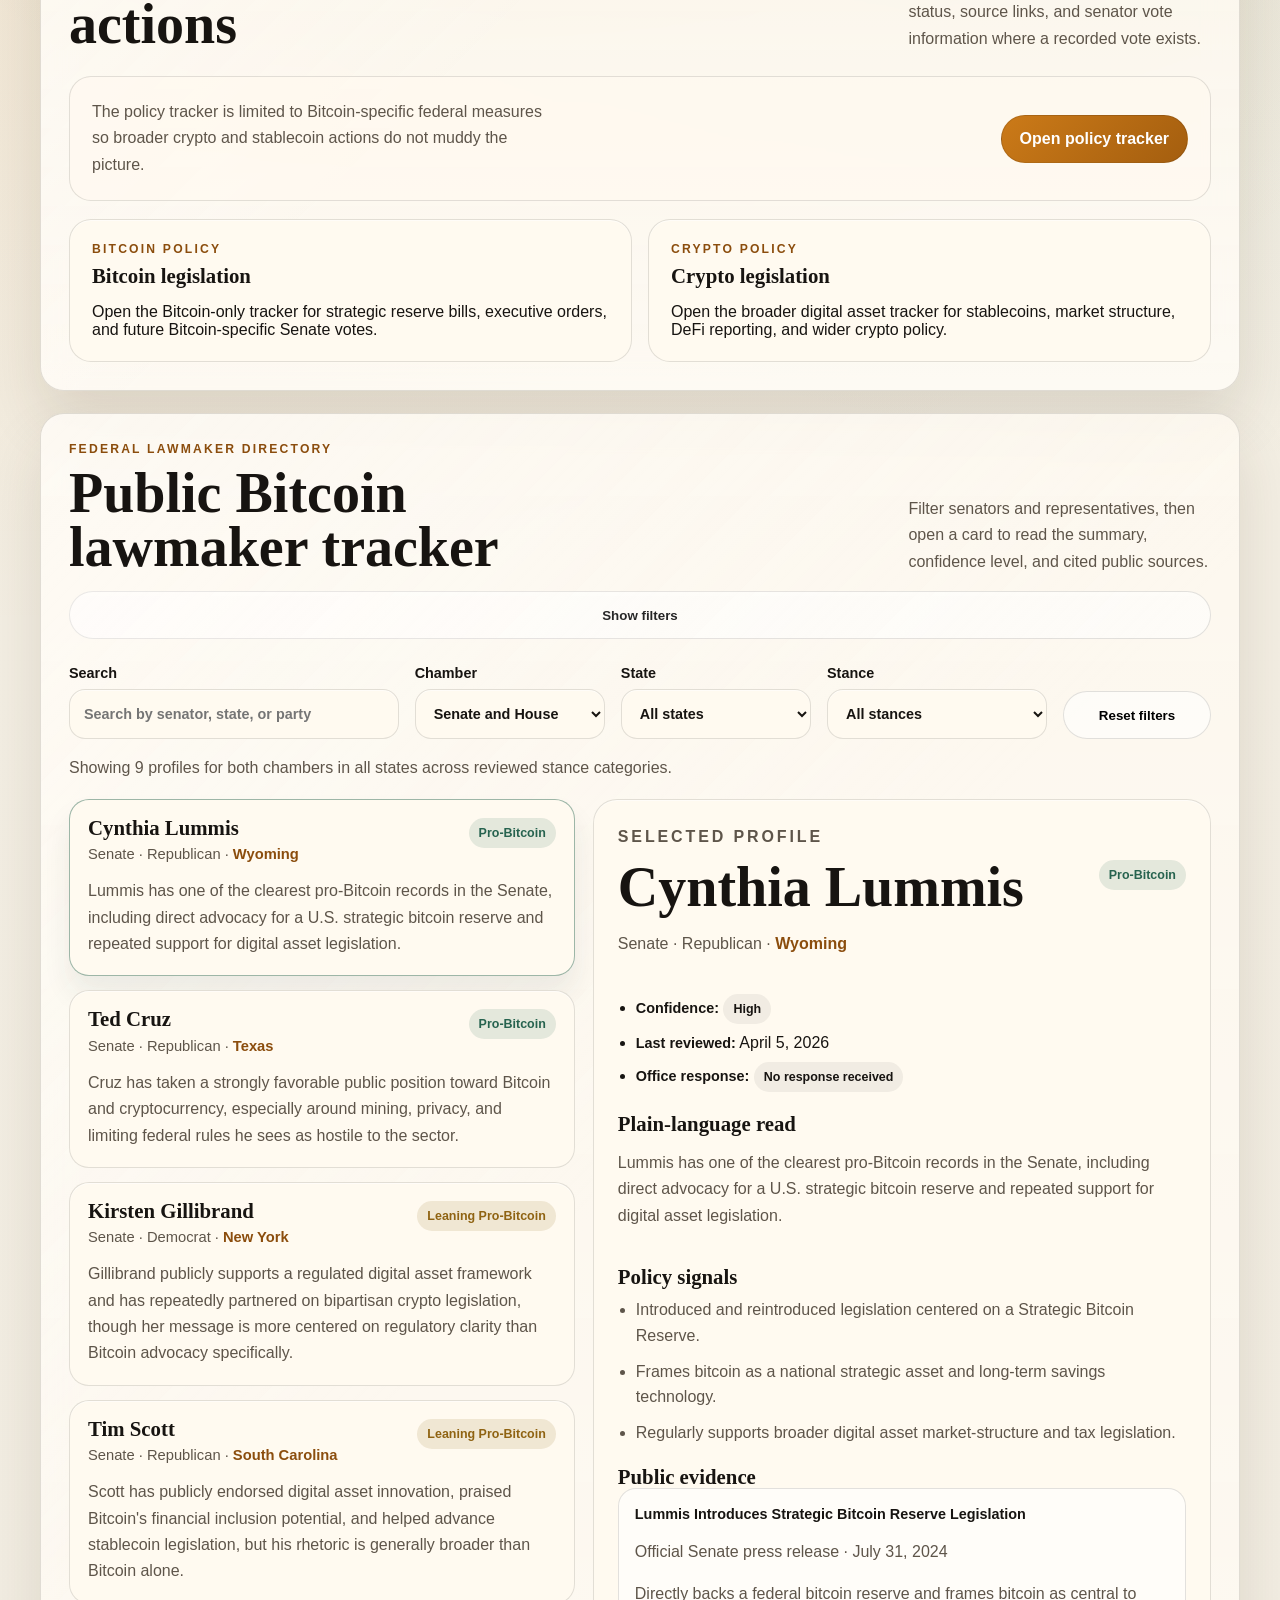
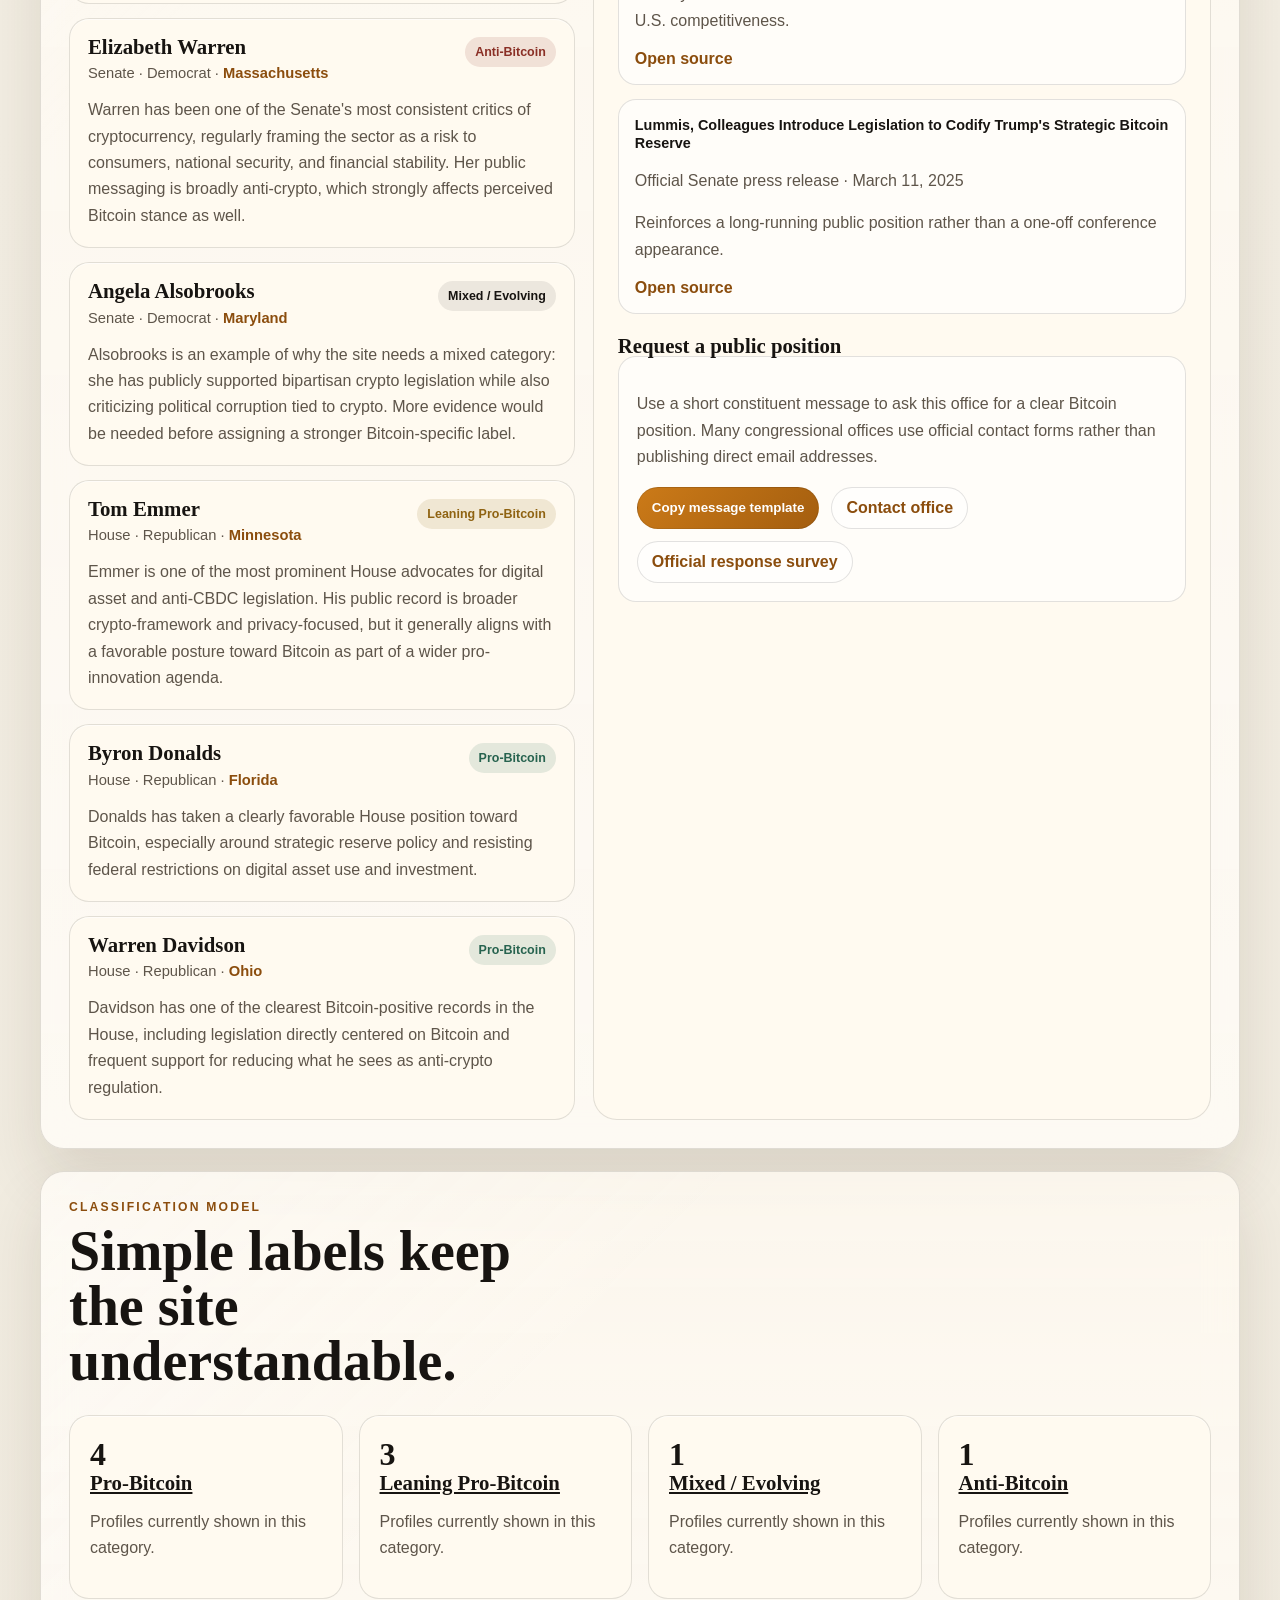
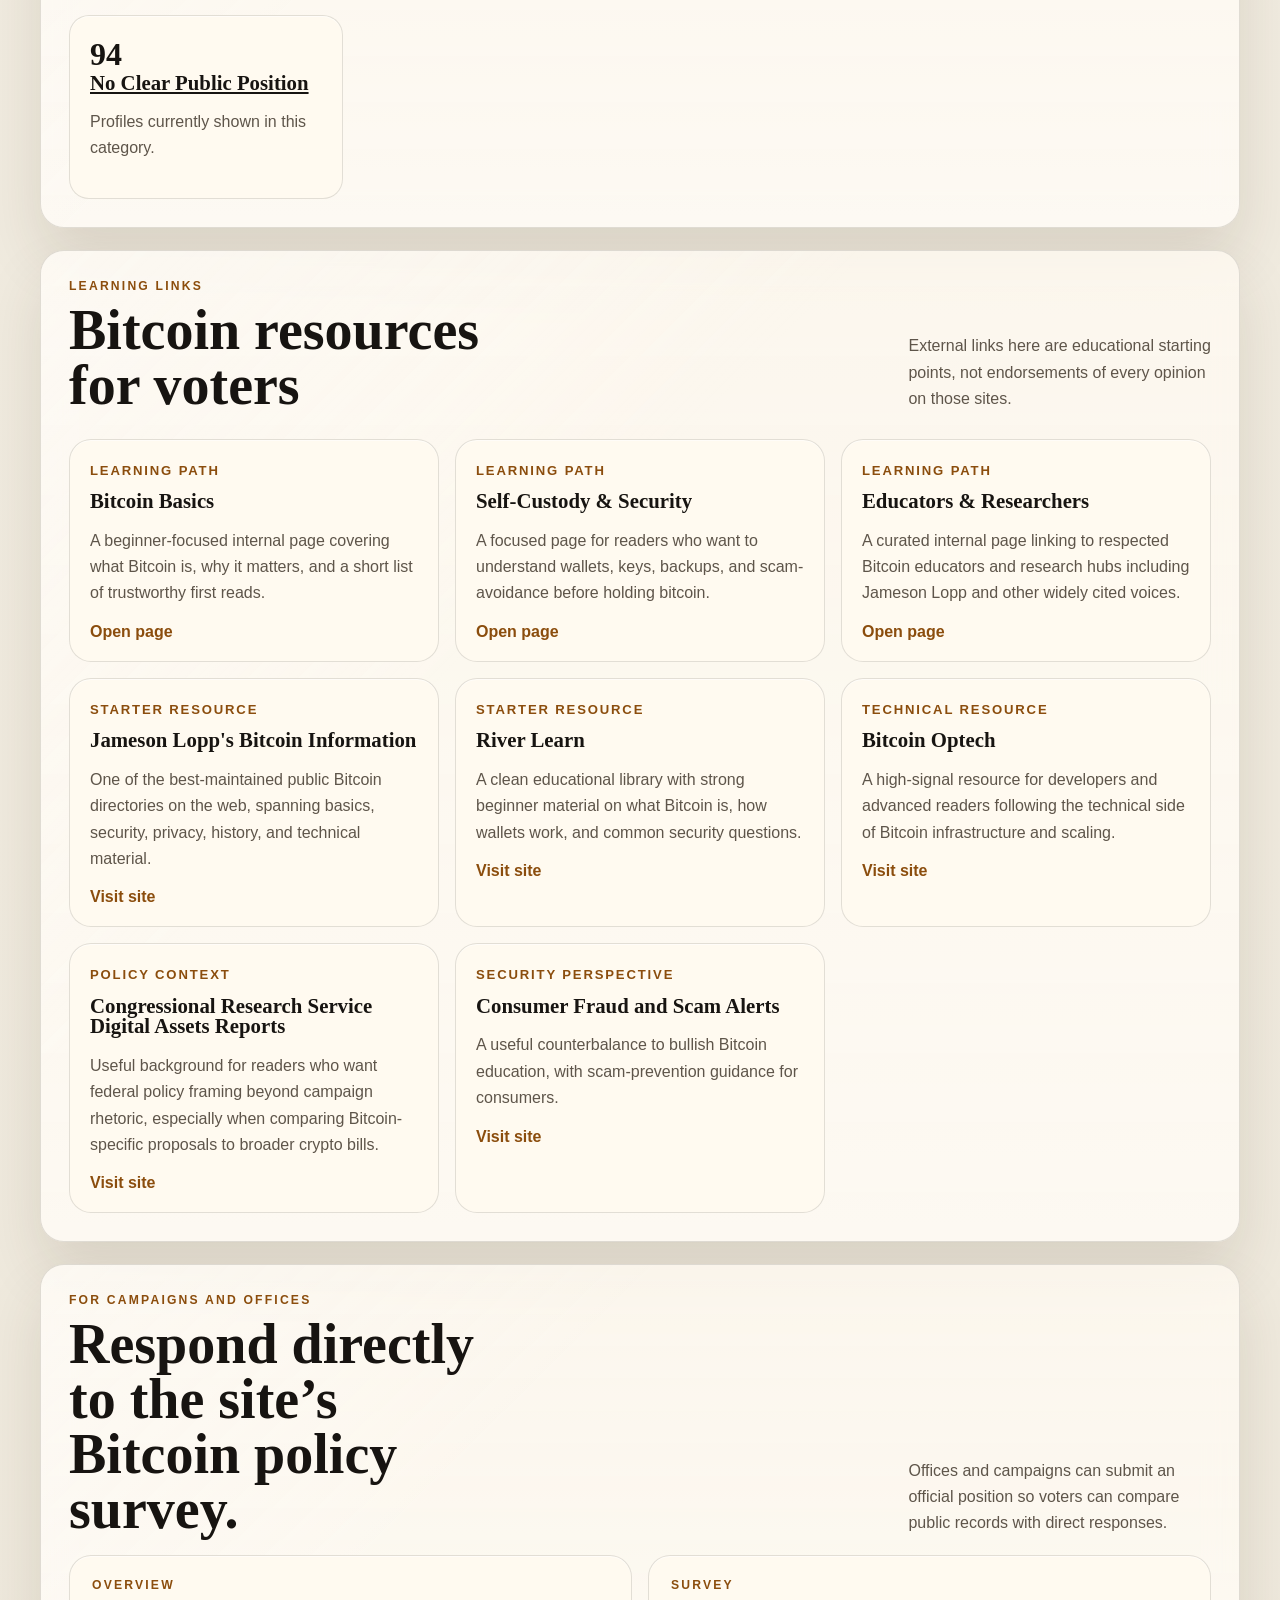
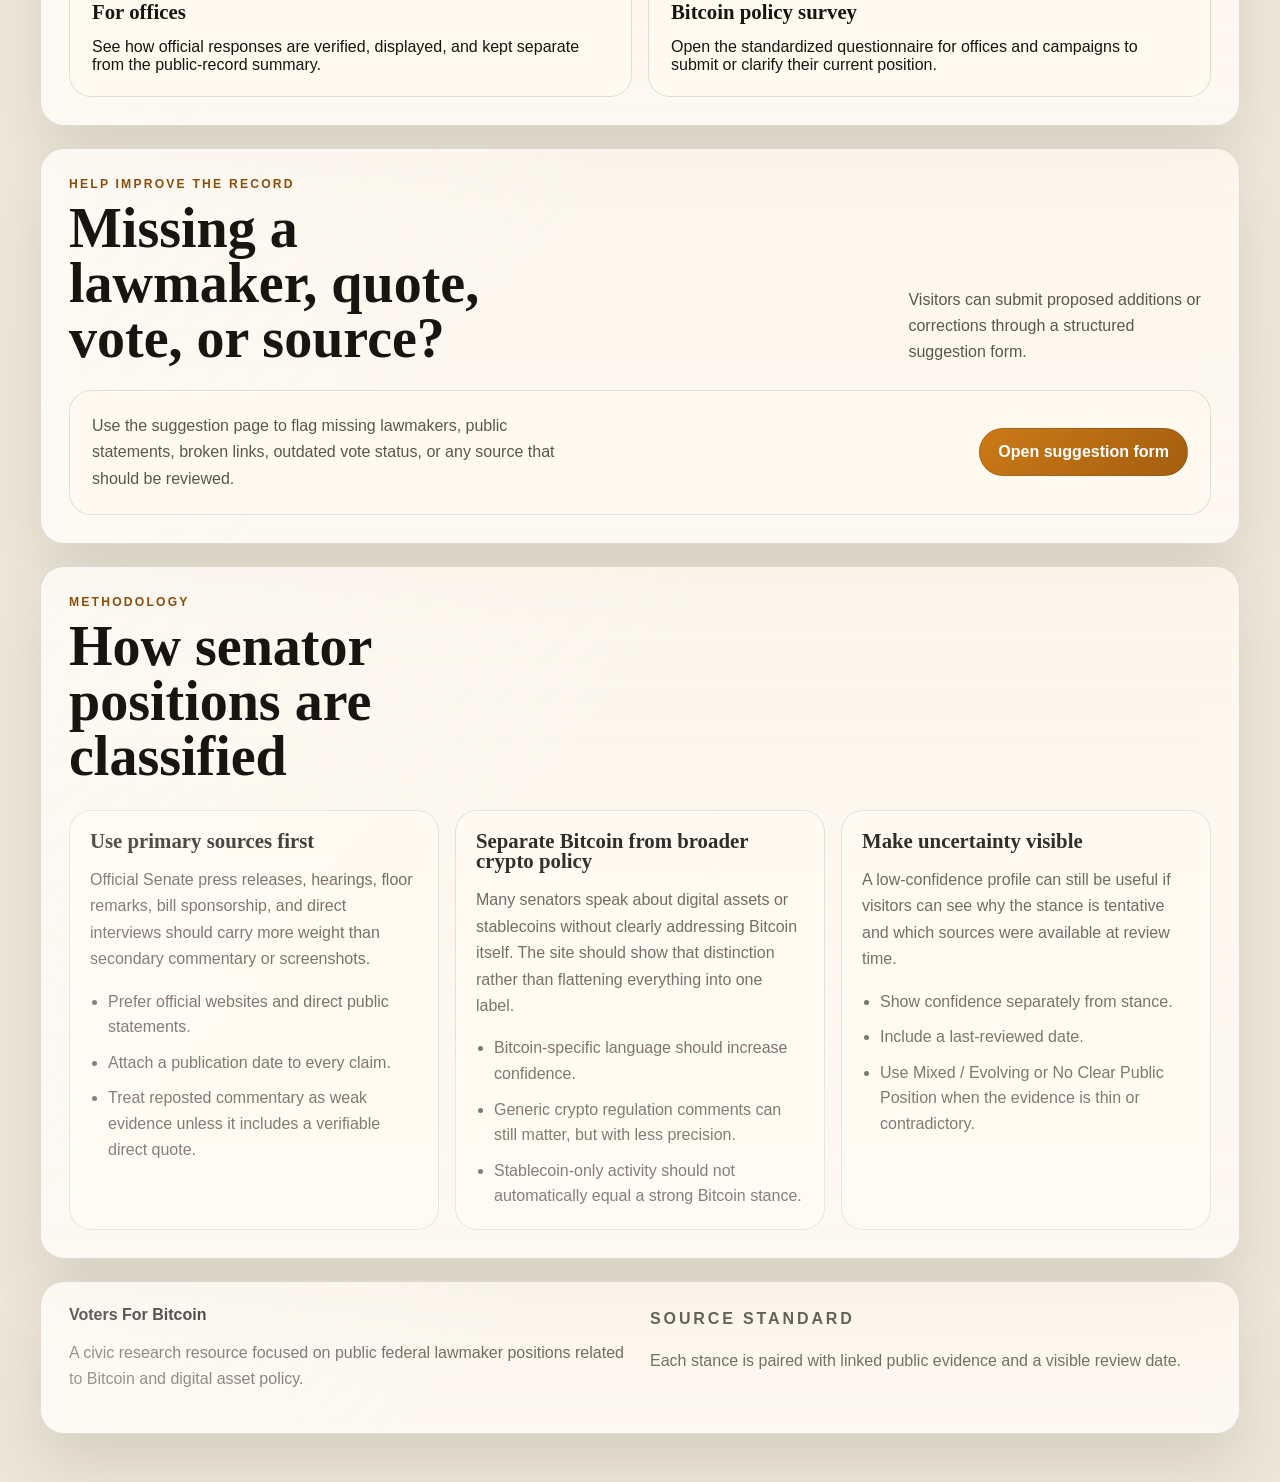
==== commit 80b9fc3f: "Favicon" ====
--- a/index.html
+++ b/index.html
@@ -9,6 +9,7 @@
       content="Track public Bitcoin positions of U.S. senators with sourced summaries, policy signals, and educational resources."
     />
     <link rel="icon" type="image/svg+xml" href="./favicon.svg" />
+    <link rel="icon" href="./favicon.svg" type="image/svg+xml" />
     <link rel="stylesheet" href="./styles.css" />
   </head>
   <body>
--- a/styles.css
+++ b/styles.css
@@ -35,10 +35,16 @@
     linear-gradient(180deg, #f5f0e4 0%, #f2ede2 42%, #ede7da 100%);
   font-family: var(--sans);
   overflow-x: hidden;
+  -webkit-tap-highlight-color: rgba(139, 77, 13, 0.12);
 }
 
 a {
   color: inherit;
+}
+
+a,
+button {
+  -webkit-tap-highlight-color: rgba(139, 77, 13, 0.12);
 }
 
 .site-shell {
@@ -194,6 +200,7 @@
   border: 1px solid var(--line);
   border-radius: 12px;
   background: rgba(255, 255, 255, 0.55);
+  color: var(--accent-deep);
   cursor: pointer;
   flex-shrink: 0;
 }
@@ -201,6 +208,7 @@
 .nav-toggle-icon {
   font-size: 1.15rem;
   line-height: 1;
+  color: var(--accent-deep);
   pointer-events: none;
 }
 
@@ -452,6 +460,7 @@
 }
 
 .senator-card h3 {
+  color: var(--text);
   margin-bottom: 8px;
 }
 
@@ -586,9 +595,14 @@
 }
 
 .evidence-card a,
-.resource-card a {
+.resource-card a,
+.guide-card a,
+.educator-card a,
+.contact-card a,
+.footer a {
   color: var(--accent-deep);
   font-weight: 700;
+  text-decoration: none;
 }
 
 .snapshot-grid {
@@ -684,6 +698,7 @@
 .resource-note a {
   color: var(--accent-deep);
   font-weight: 700;
+  text-decoration: none;
 }
 
 .suggest-grid {
@@ -971,6 +986,7 @@
 .source-link {
   color: var(--accent-deep);
   font-weight: 700;
+  text-decoration: none;
 }
 
 .vote-grid {
@@ -1093,6 +1109,8 @@
     padding-top: 10px;
     font-size: 0.95rem;
     line-height: 1.35;
+    align-items: center;
+    text-align: center;
   }
 
   .nav-links.is-open {
@@ -1103,7 +1121,7 @@
   .nav-dropdown-trigger {
     display: flex;
     align-items: center;
-    justify-content: space-between;
+    justify-content: center;
     width: 100%;
     padding: 10px 4px;
     min-height: 44px;
@@ -1111,12 +1129,18 @@
     background: transparent;
     font-size: 0.95rem;
     color: rgba(23, 20, 17, 0.76);
+    text-align: center;
   }
 
   /* Dropdowns: static/inline on mobile, toggled by JS class */
   .nav-dropdown {
+    width: 100%;
     padding-bottom: 0;
     margin-bottom: 0;
+  }
+
+  .nav-dropdown-trigger {
+    gap: 4px;
   }
 
   .nav-dropdown-menu {
@@ -1128,8 +1152,12 @@
     border-radius: 0;
     border: none;
     background: transparent;
-    padding: 0 0 6px 16px;
+    padding: 0 0 6px;
     margin-top: 0;
+  }
+
+  .nav-dropdown-menu a {
+    text-align: center;
   }
 
   /* Disable the CSS hover trigger — JS handles it via .is-open */
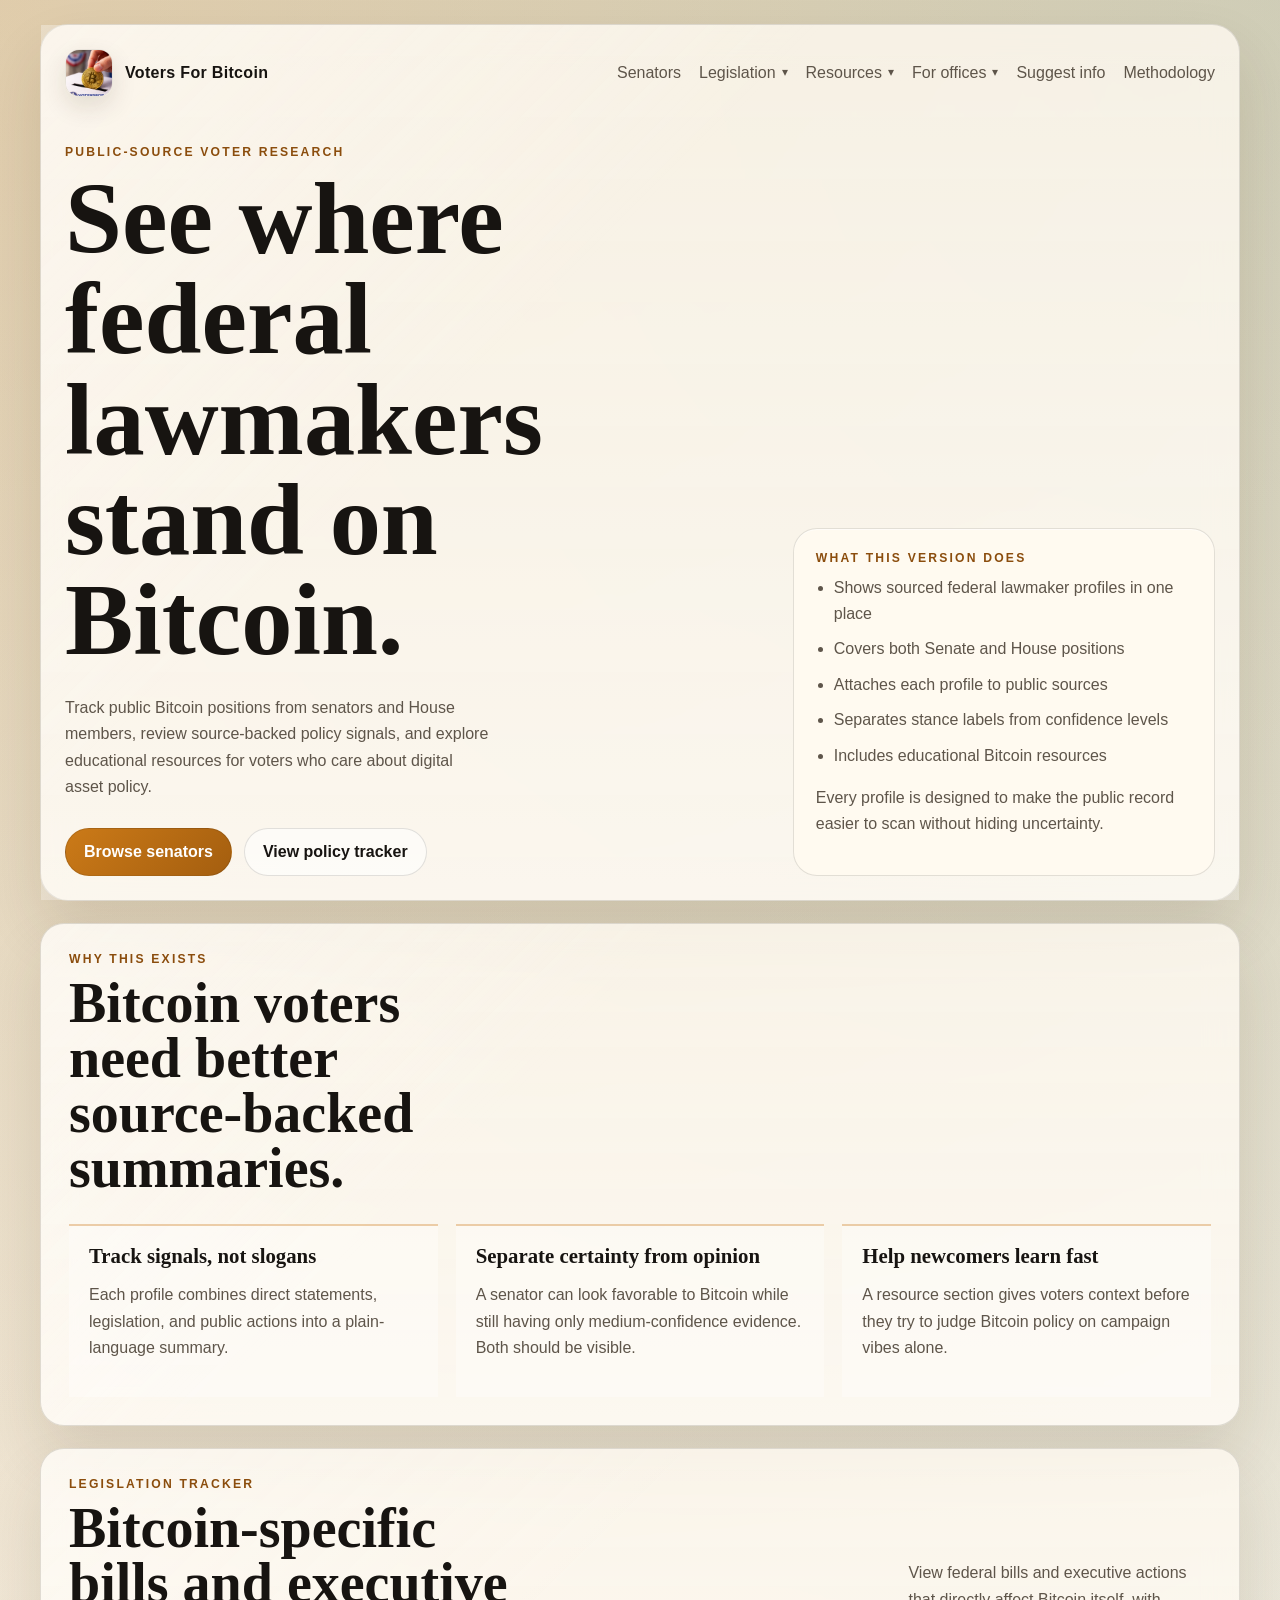
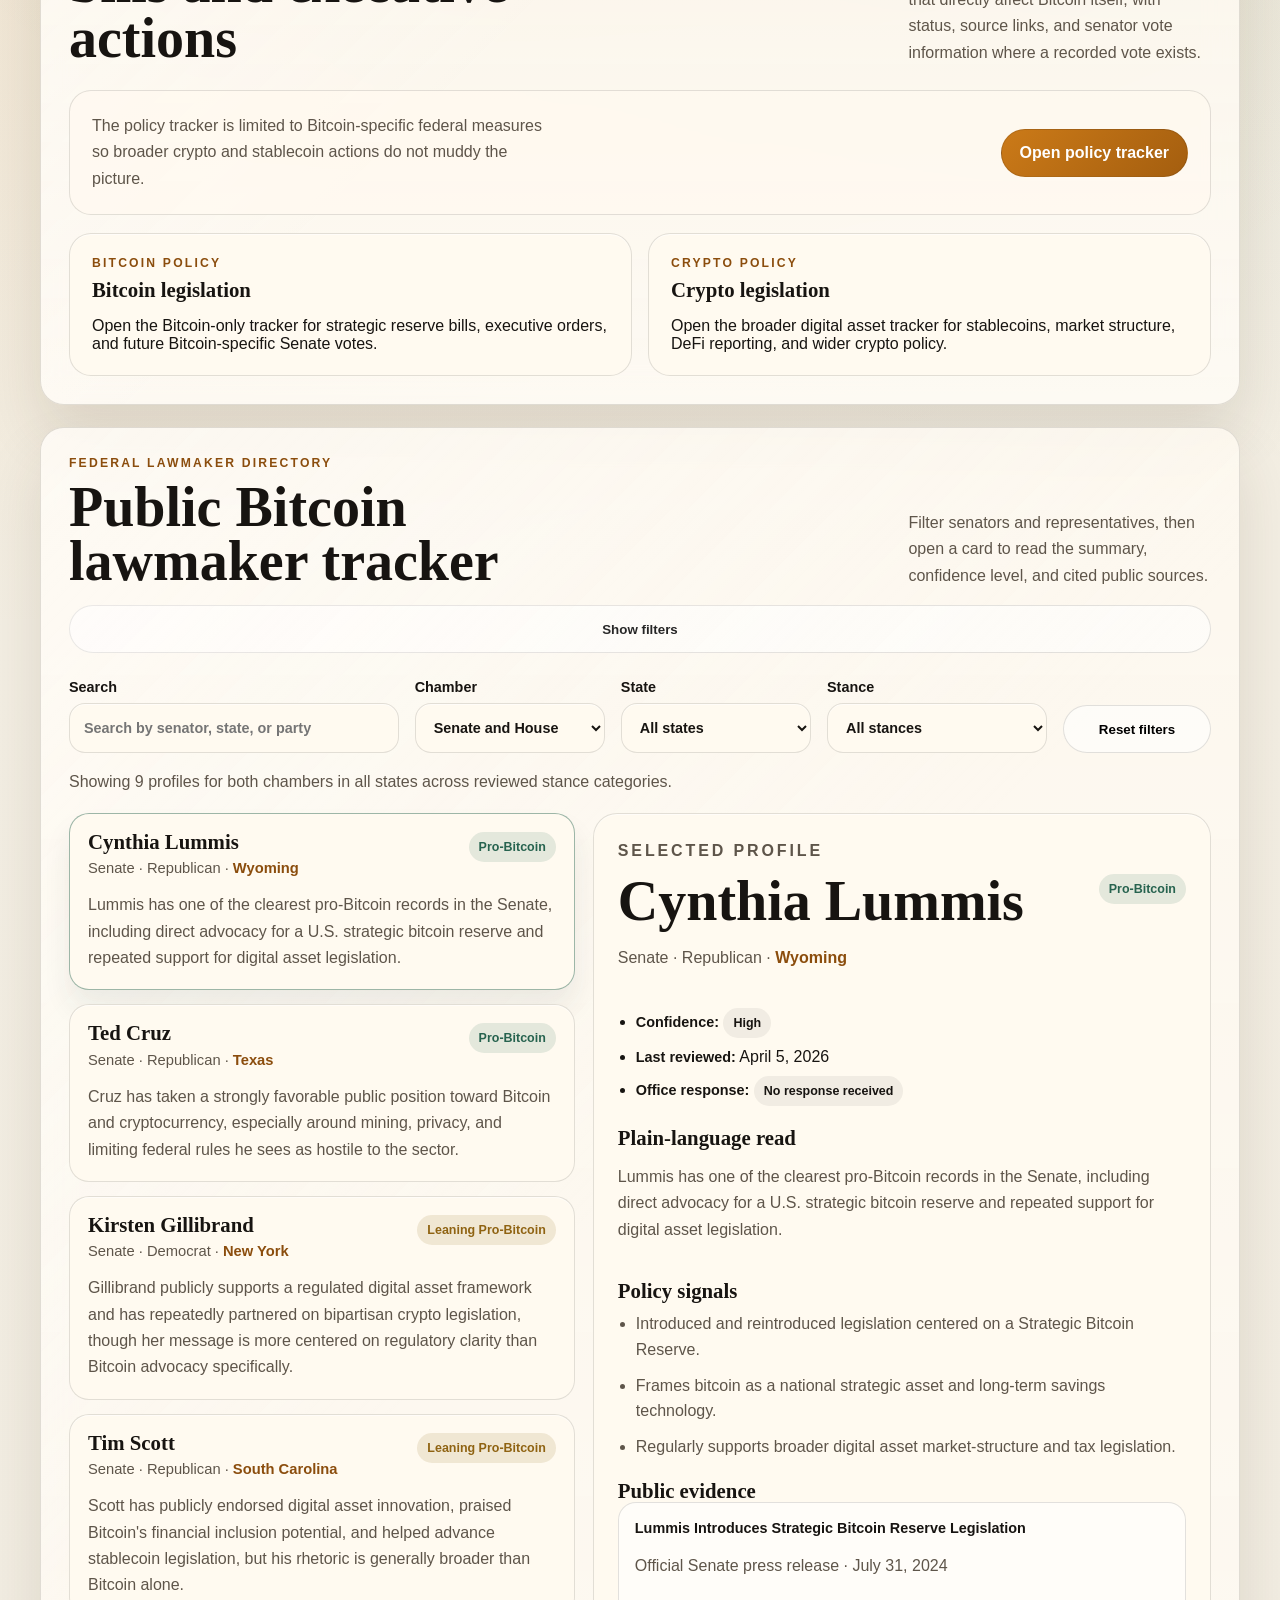
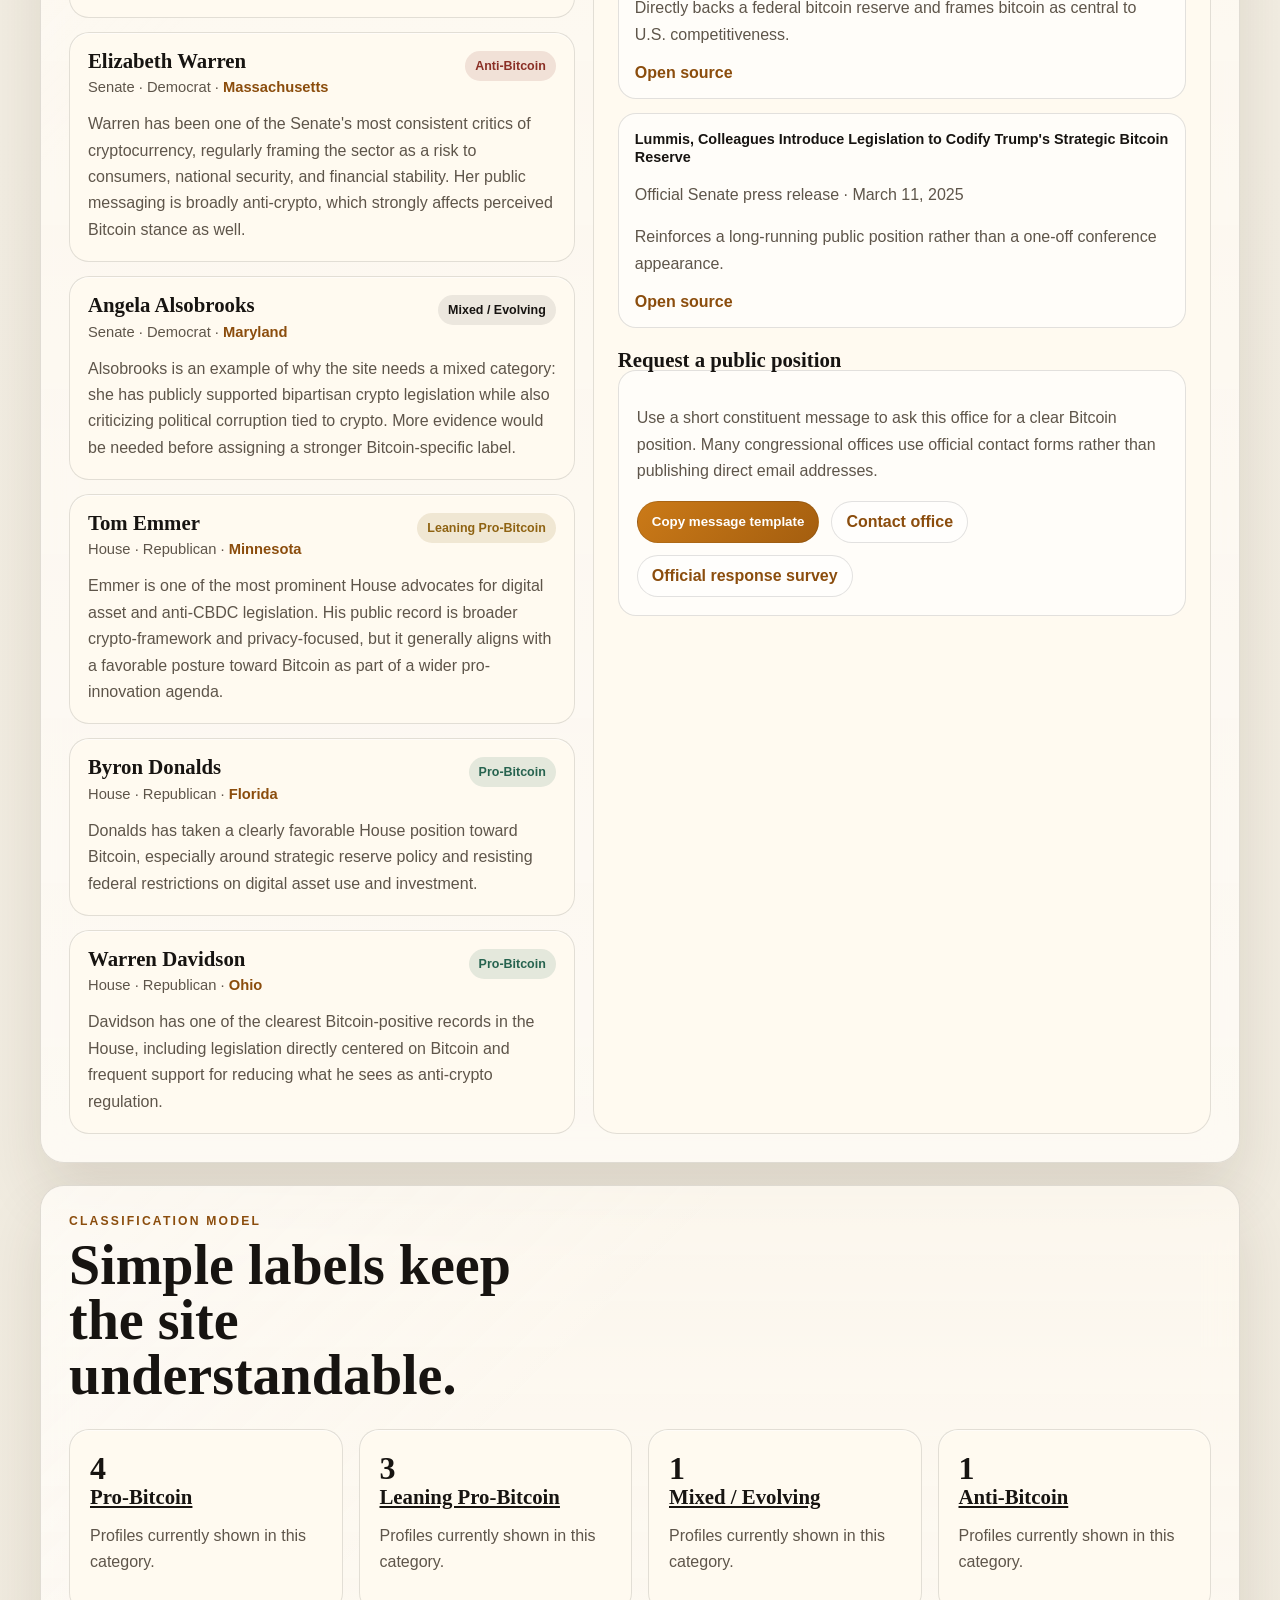
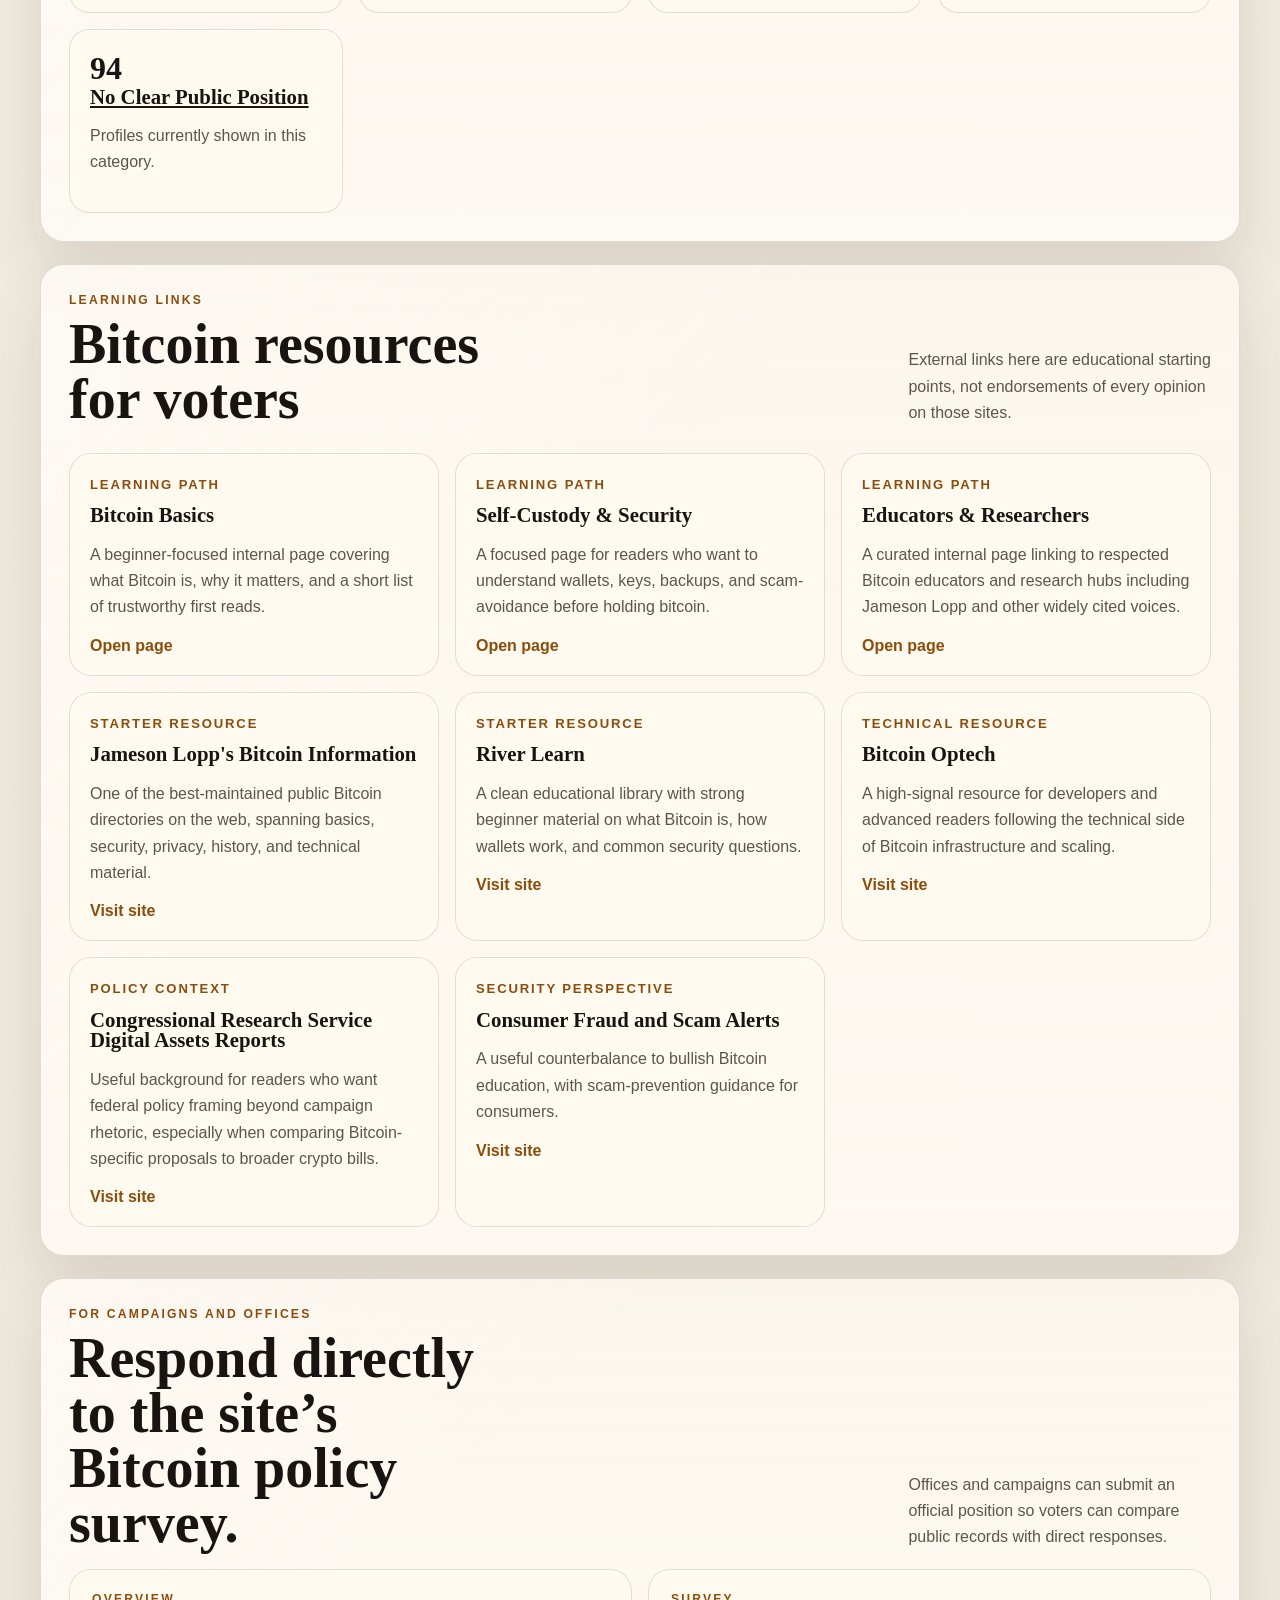
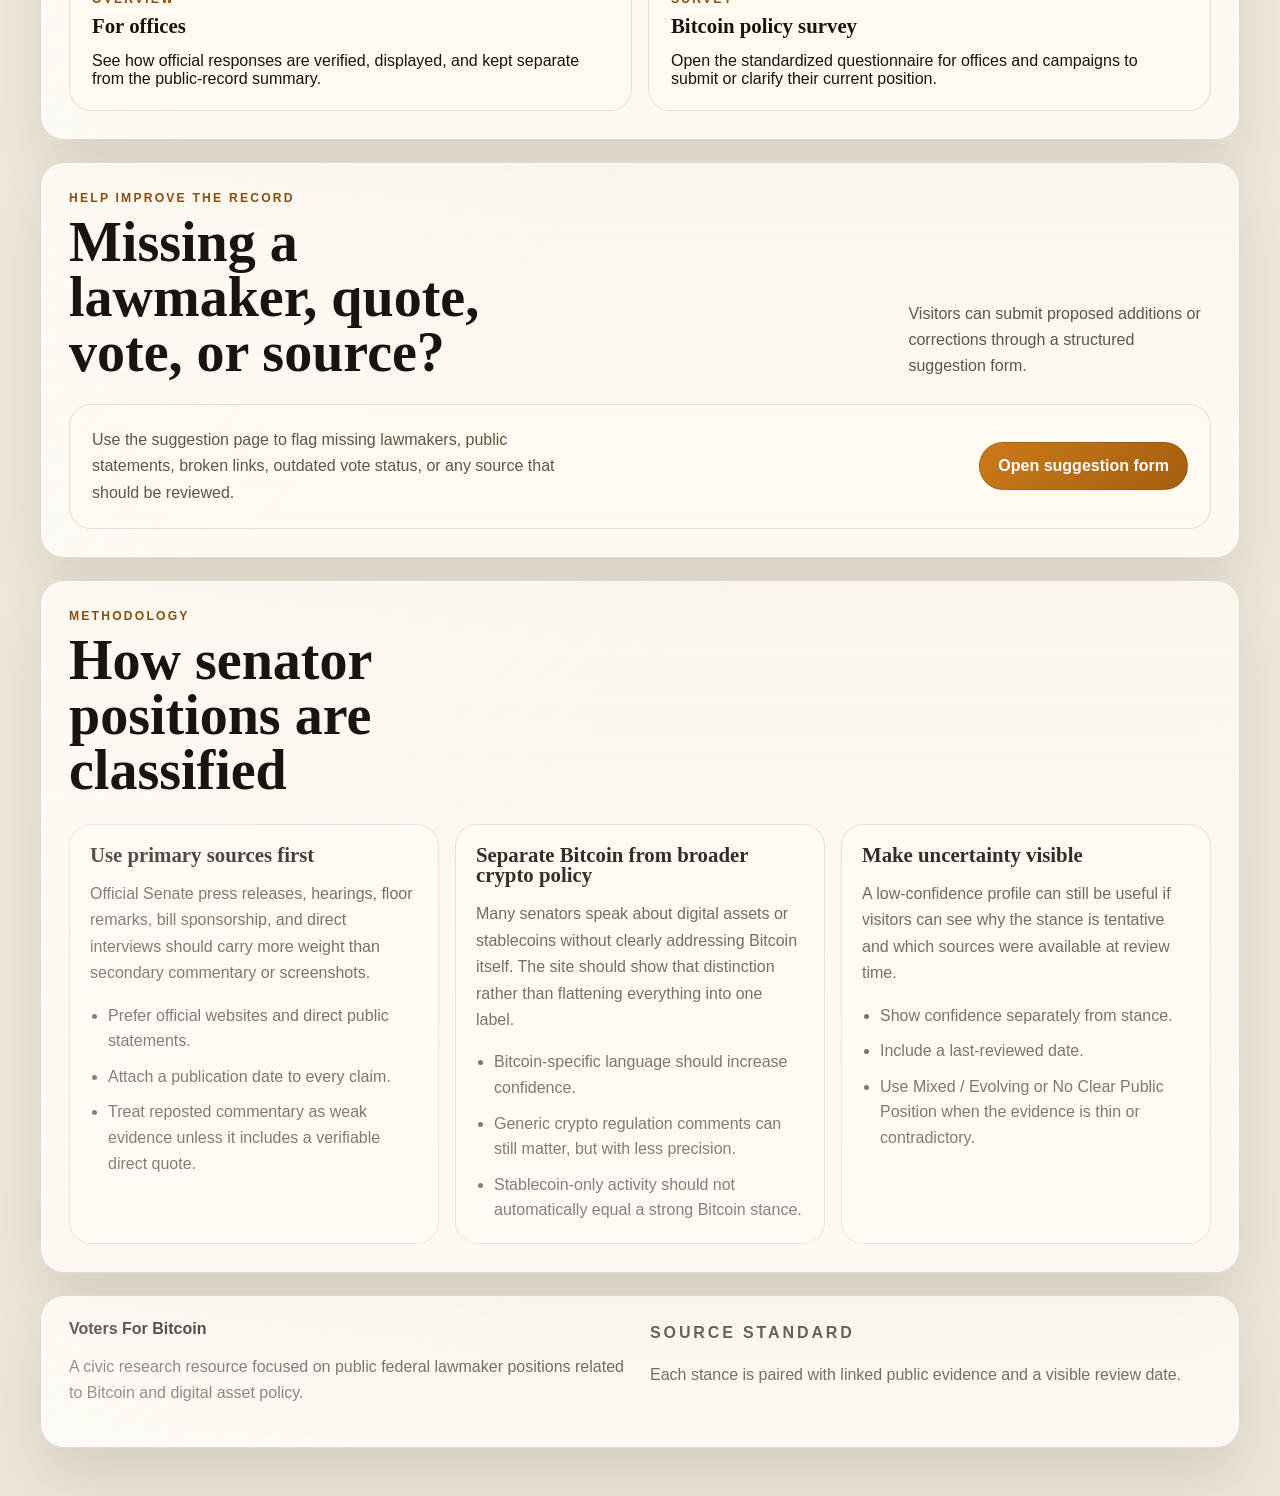
==== commit 6f5bbb91: "Logo Update" ====
--- a/index.html
+++ b/index.html
@@ -8,8 +8,22 @@
       name="description"
       content="Track public Bitcoin positions of U.S. senators with sourced summaries, policy signals, and educational resources."
     />
-    <link rel="icon" type="image/svg+xml" href="./favicon.svg" />
+    <!-- Favicon -->
     <link rel="icon" href="./favicon.svg" type="image/svg+xml" />
+    <link rel="icon" href="./favicon-32.png" type="image/png" sizes="32x32" />
+    <link rel="apple-touch-icon" href="./apple-touch-icon.png" />
+    <link rel="manifest" href="./site.webmanifest" />
+    <meta name="theme-color" content="#cb7a18" />
+    <!-- Open Graph / social sharing -->
+    <meta property="og:type" content="website" />
+    <meta property="og:title" content="Voters For Bitcoin" />
+    <meta property="og:description" content="Track public Bitcoin positions of U.S. senators with sourced summaries, policy signals, and educational resources." />
+    <meta property="og:image" content="./og-image.png" />
+    <!-- Twitter / X card -->
+    <meta name="twitter:card" content="summary_large_image" />
+    <meta name="twitter:title" content="Voters For Bitcoin" />
+    <meta name="twitter:description" content="Track public Bitcoin positions of U.S. senators with sourced summaries, policy signals, and educational resources." />
+    <meta name="twitter:image" content="./og-image.png" />
     <link rel="stylesheet" href="./styles.css" />
   </head>
   <body>
@@ -17,7 +31,7 @@
       <header class="hero" id="top">
         <nav class="topbar">
           <a class="brand" href="#top">
-            <span class="brand-mark">₿</span>
+            <img class="brand-mark" src="./Icon.png" alt="Voters For Bitcoin logo" />
             <span>Voters For Bitcoin</span>
           </a>
           <button class="nav-toggle" type="button" aria-label="Toggle navigation" aria-expanded="false">
--- a/styles.css
+++ b/styles.css
@@ -113,17 +113,19 @@
   font-weight: 700;
   letter-spacing: 0.02em;
   text-decoration: none;
+  min-width: 0;
 }
 
 .brand-mark {
-  display: grid;
-  place-items: center;
-  width: 34px;
-  height: 34px;
-  border-radius: 999px;
-  color: white;
-  background: linear-gradient(135deg, #e7951f, #9f570a);
-  box-shadow: inset 0 1px 0 rgba(255, 255, 255, 0.35);
+  display: block;
+  width: 48px;
+  height: 48px;
+  object-fit: cover;
+  object-position: center top;
+  border-radius: 14px;
+  border: 1px solid rgba(23, 20, 17, 0.08);
+  box-shadow: 0 10px 24px rgba(60, 42, 18, 0.12);
+  flex-shrink: 0;
 }
 
 .nav-links {
@@ -1100,6 +1102,16 @@
     margin-left: auto;
   }
 
+  .brand {
+    gap: 10px;
+  }
+
+  .brand-mark {
+    width: 42px;
+    height: 42px;
+    border-radius: 12px;
+  }
+
   /* Nav collapses under brand+toggle, revealed by hamburger */
   .nav-links {
     display: none;
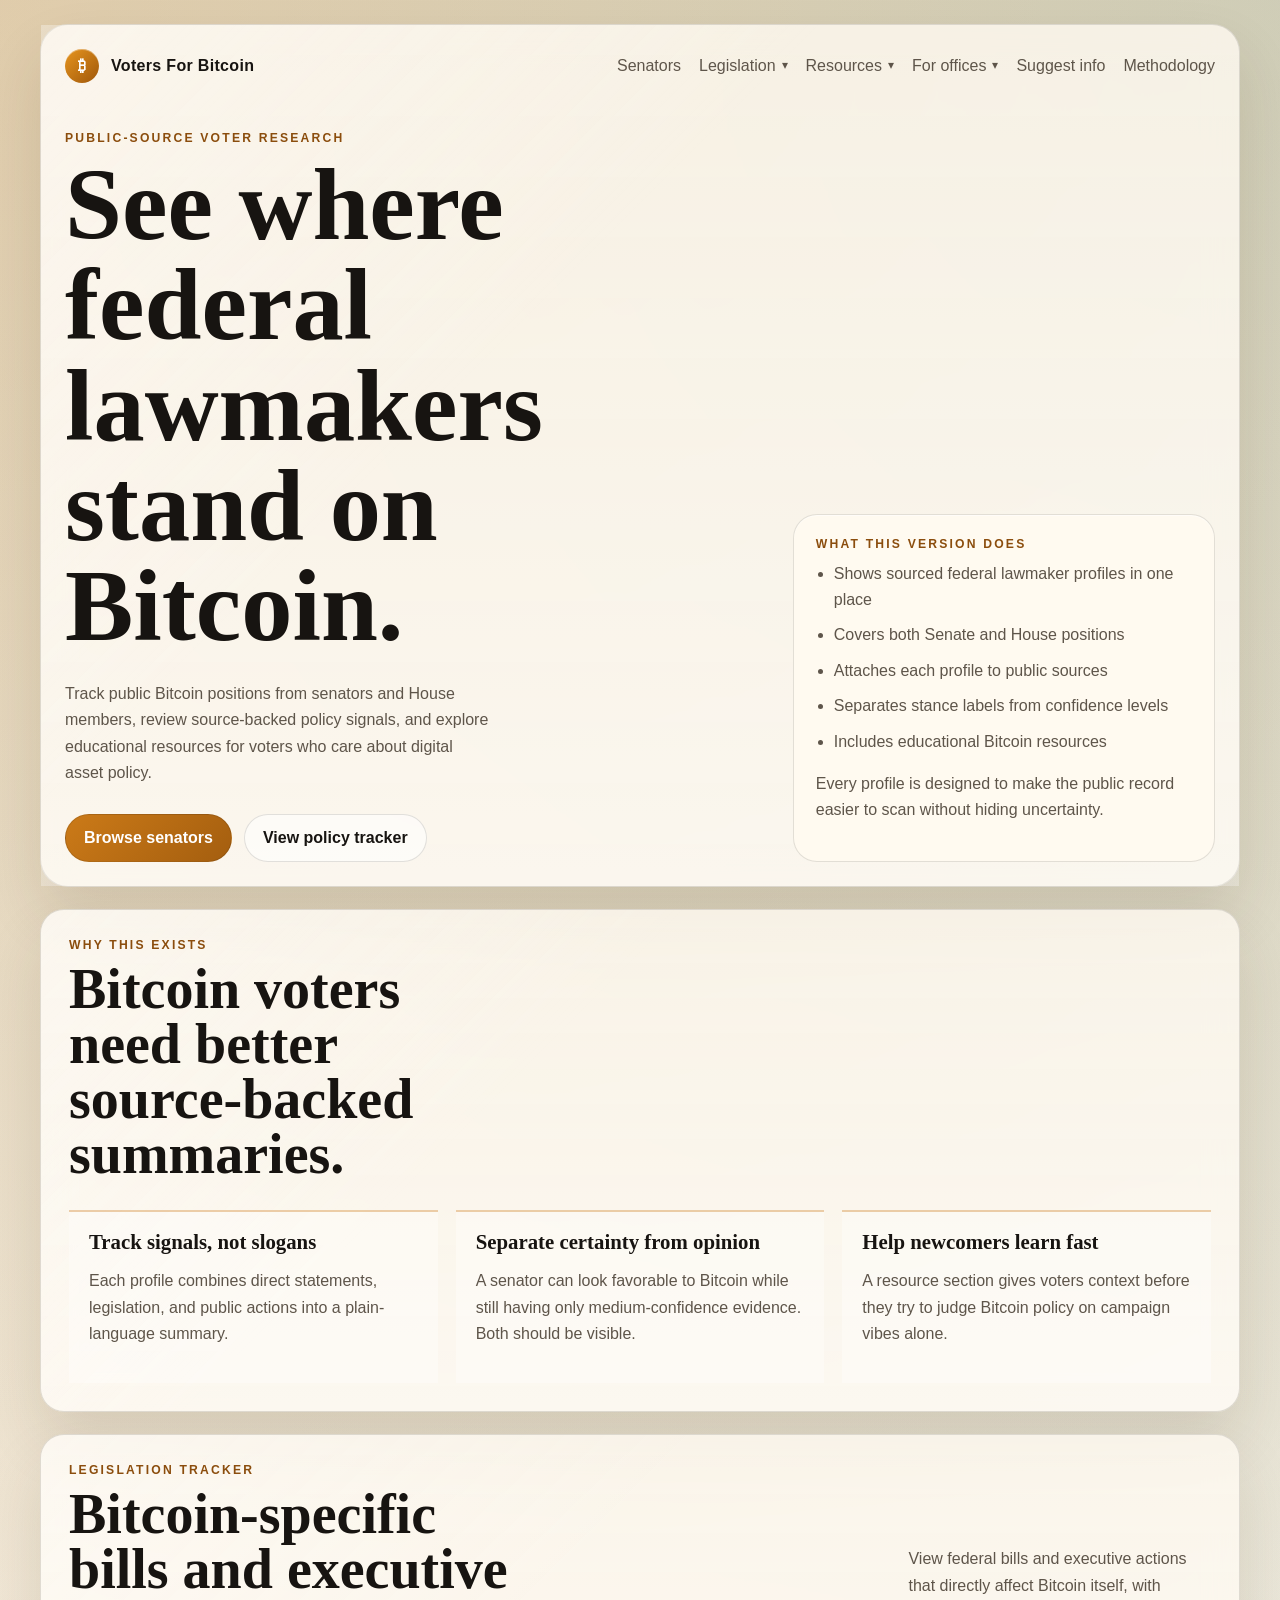
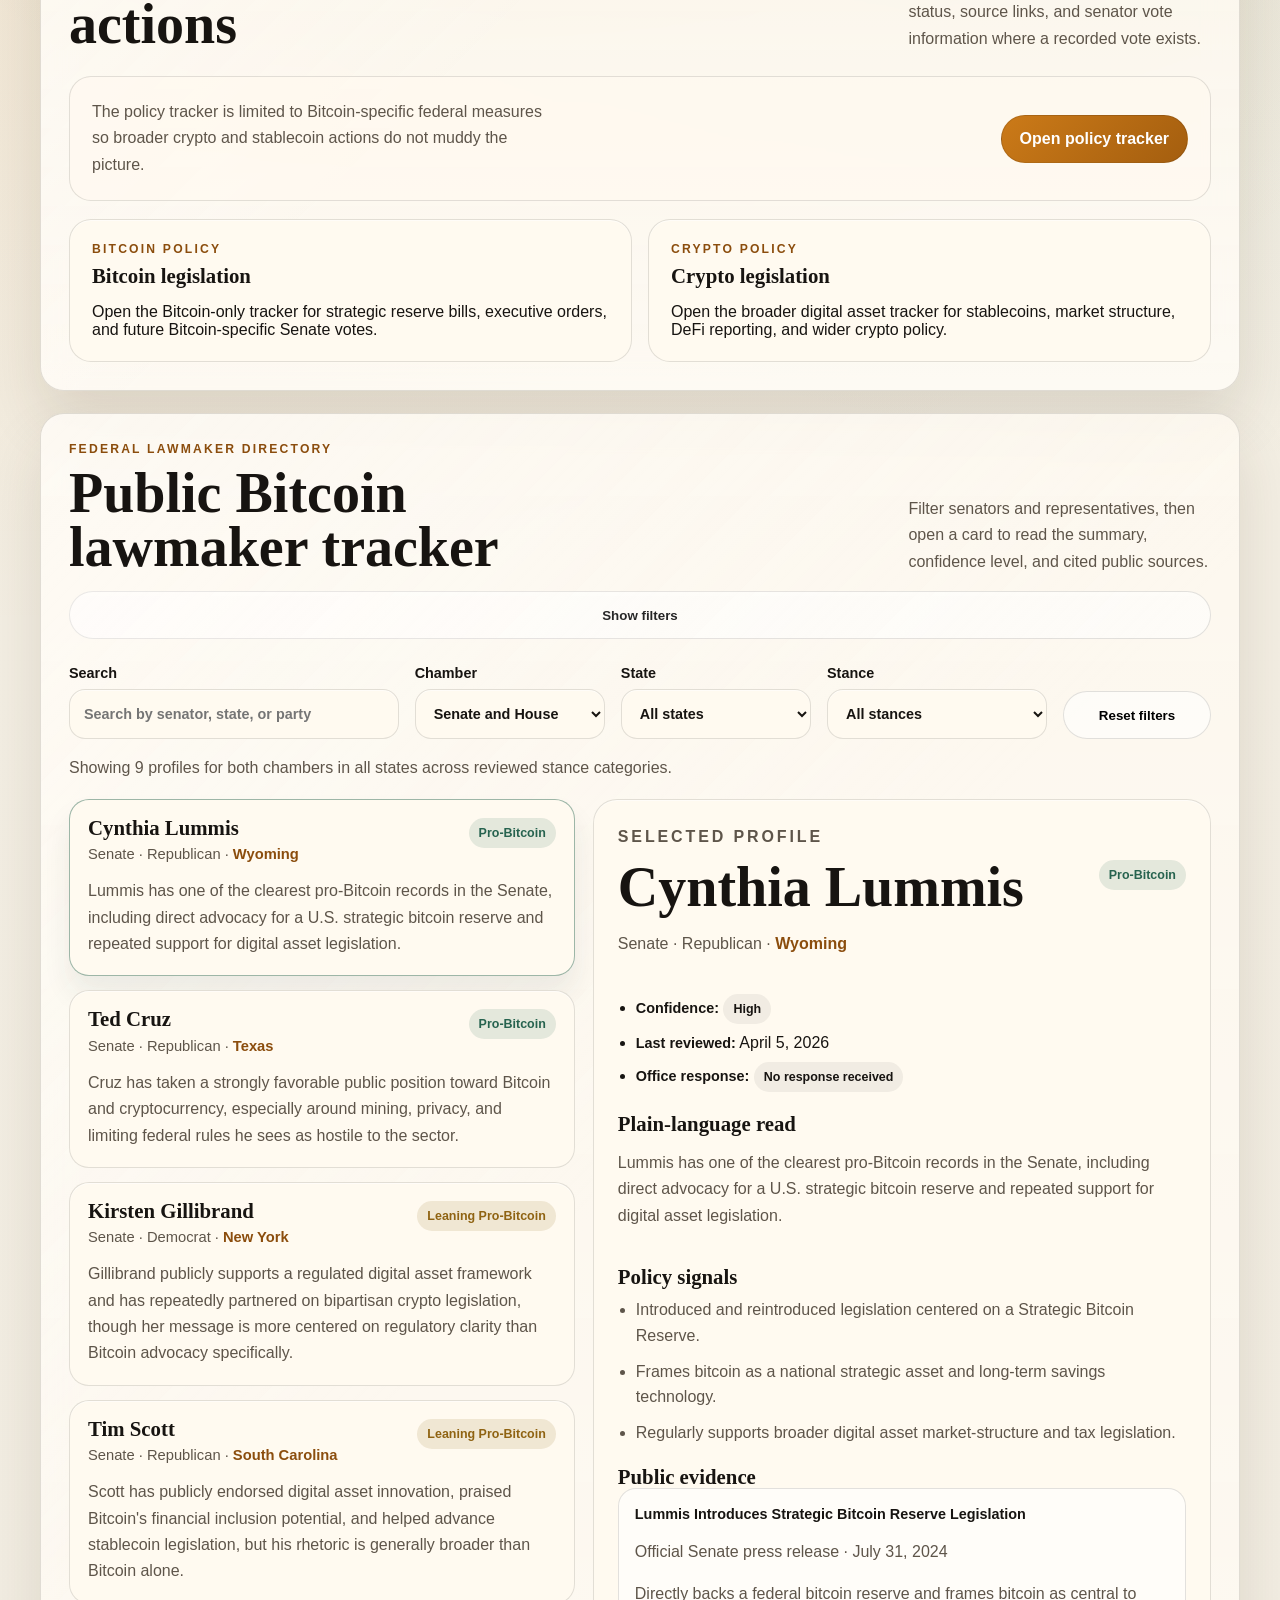
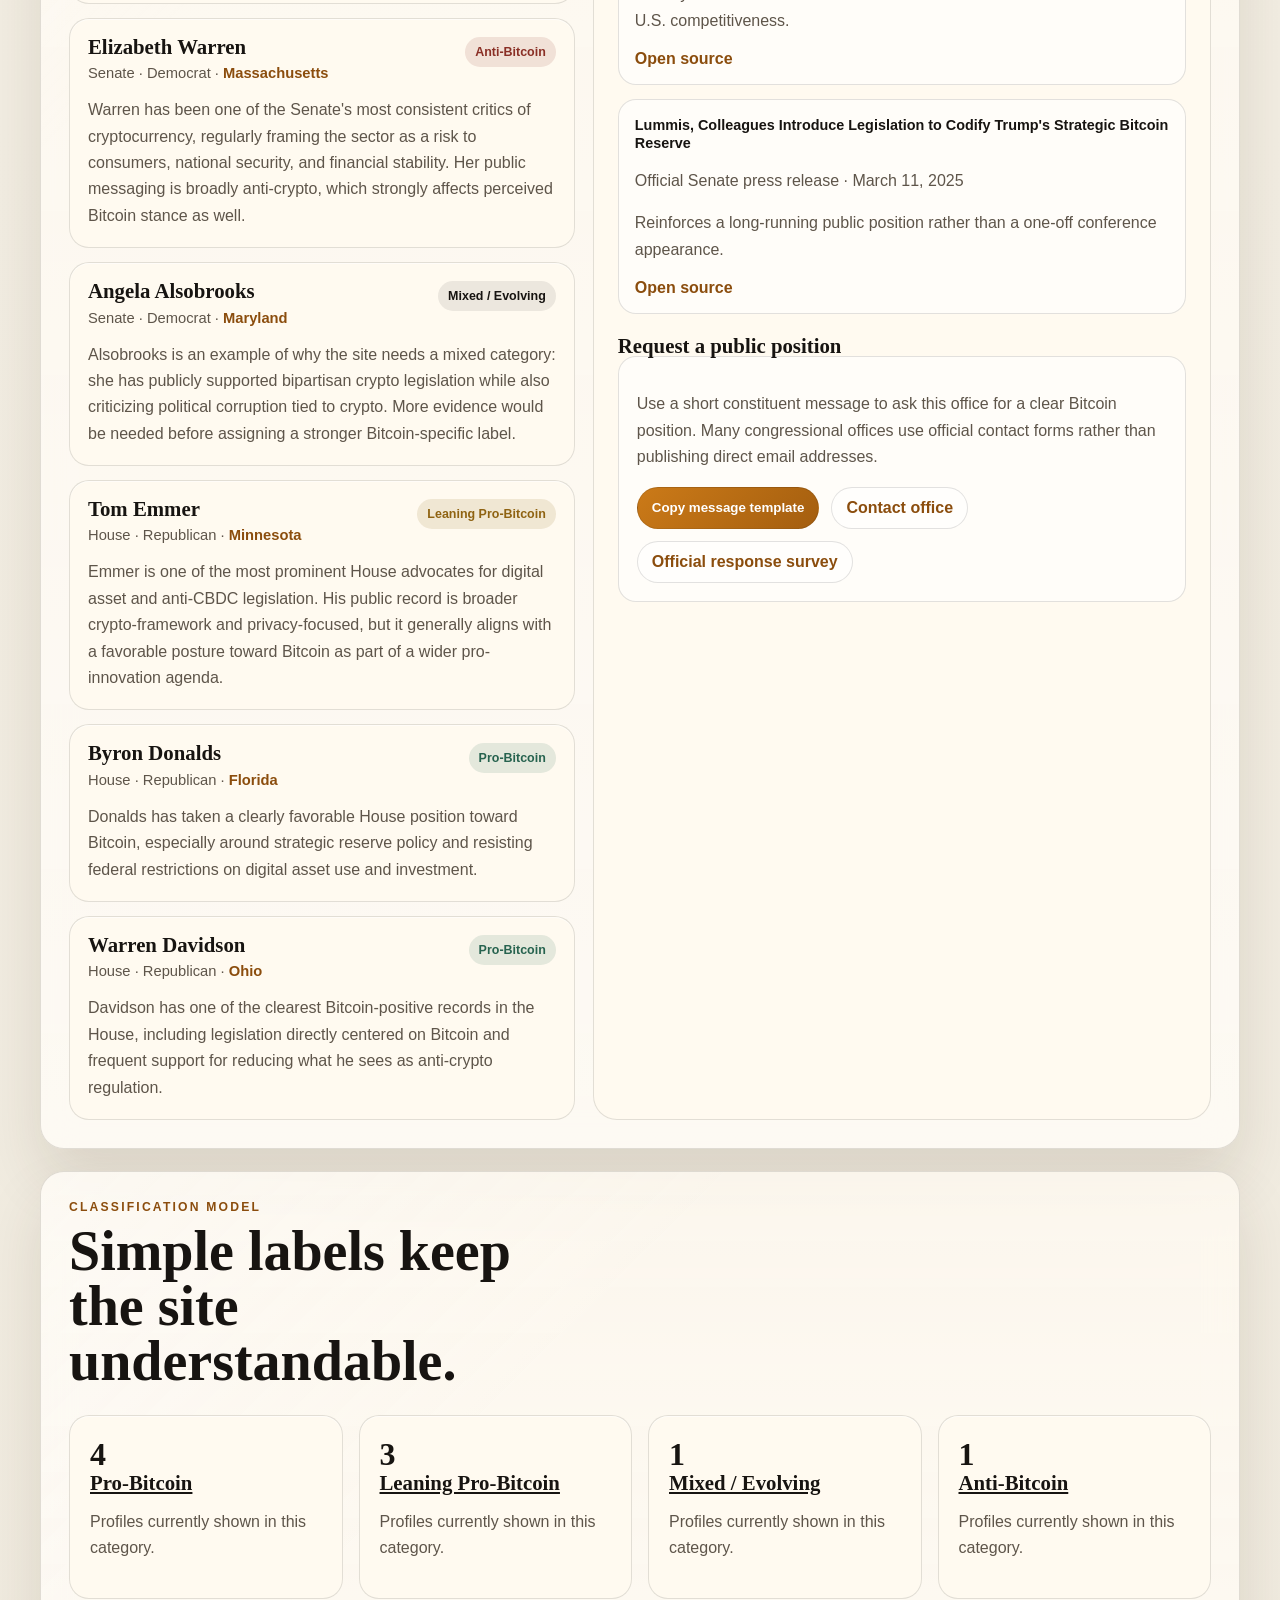
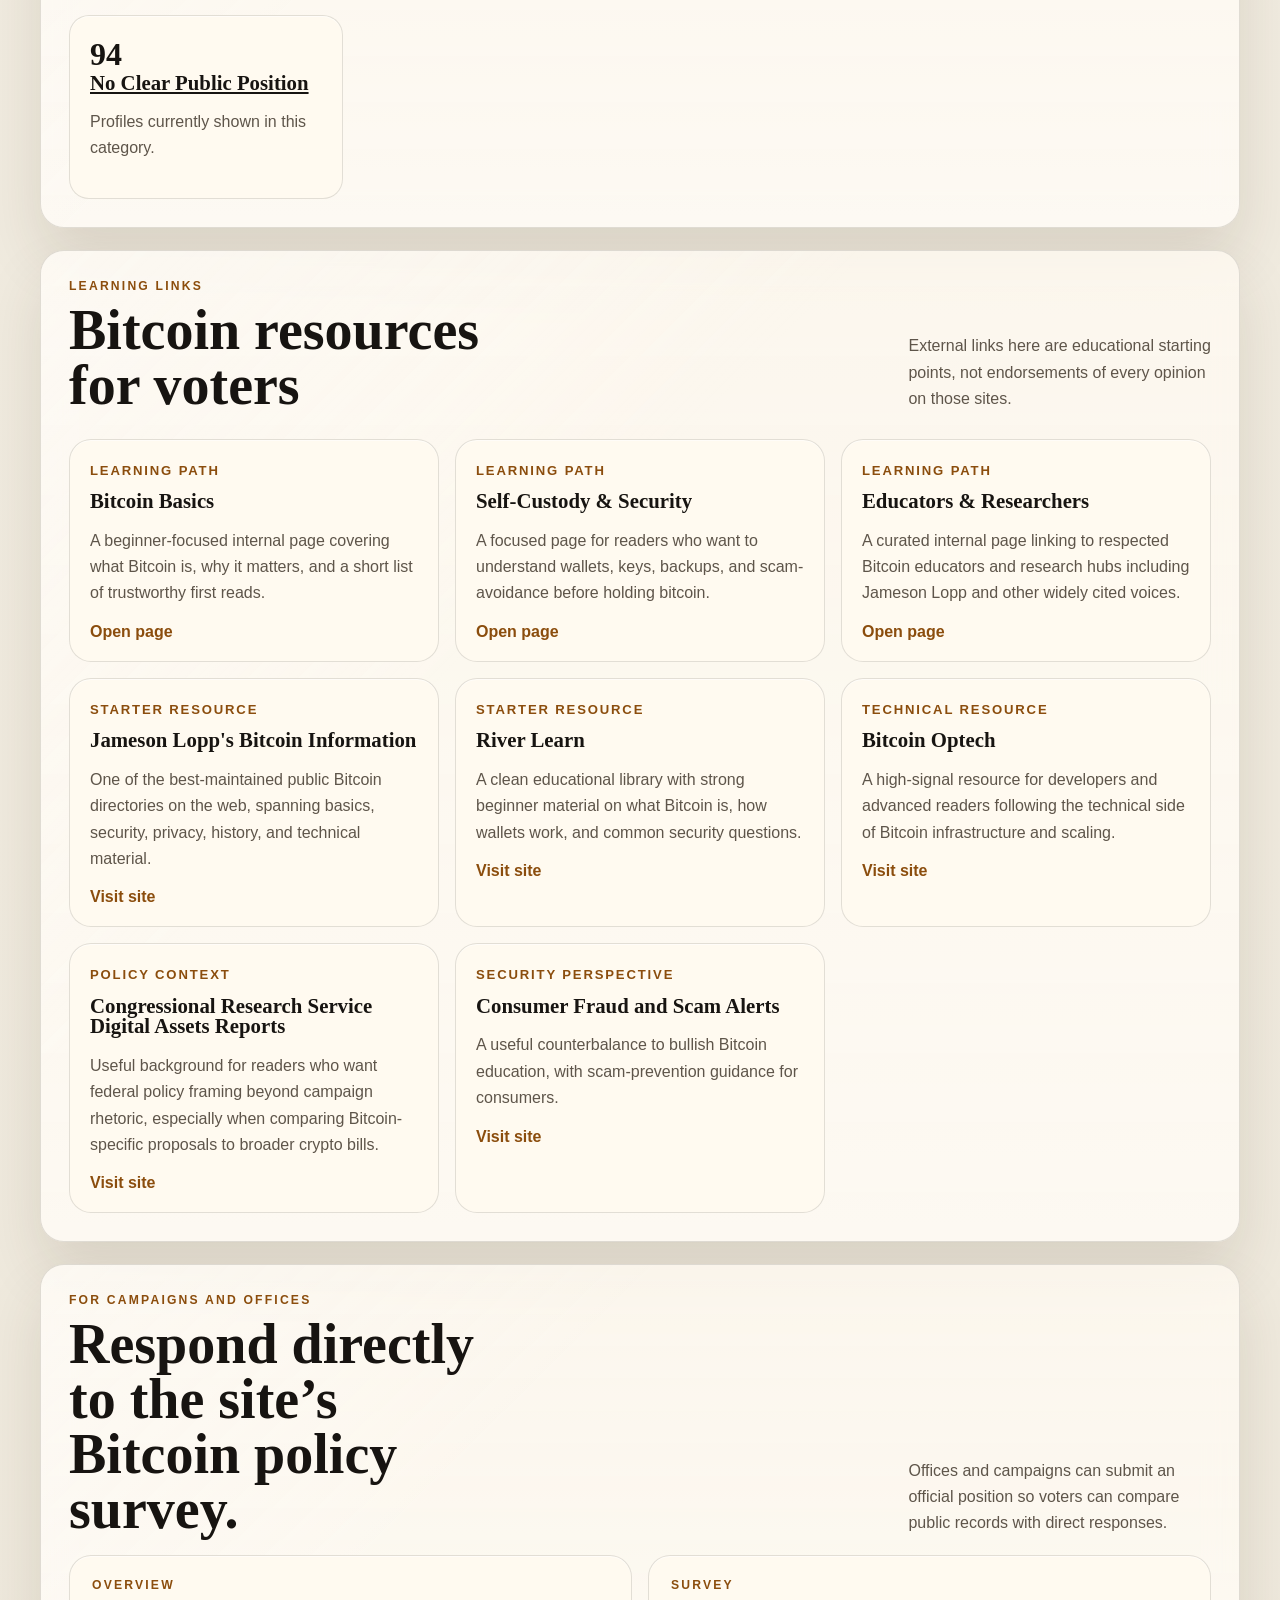
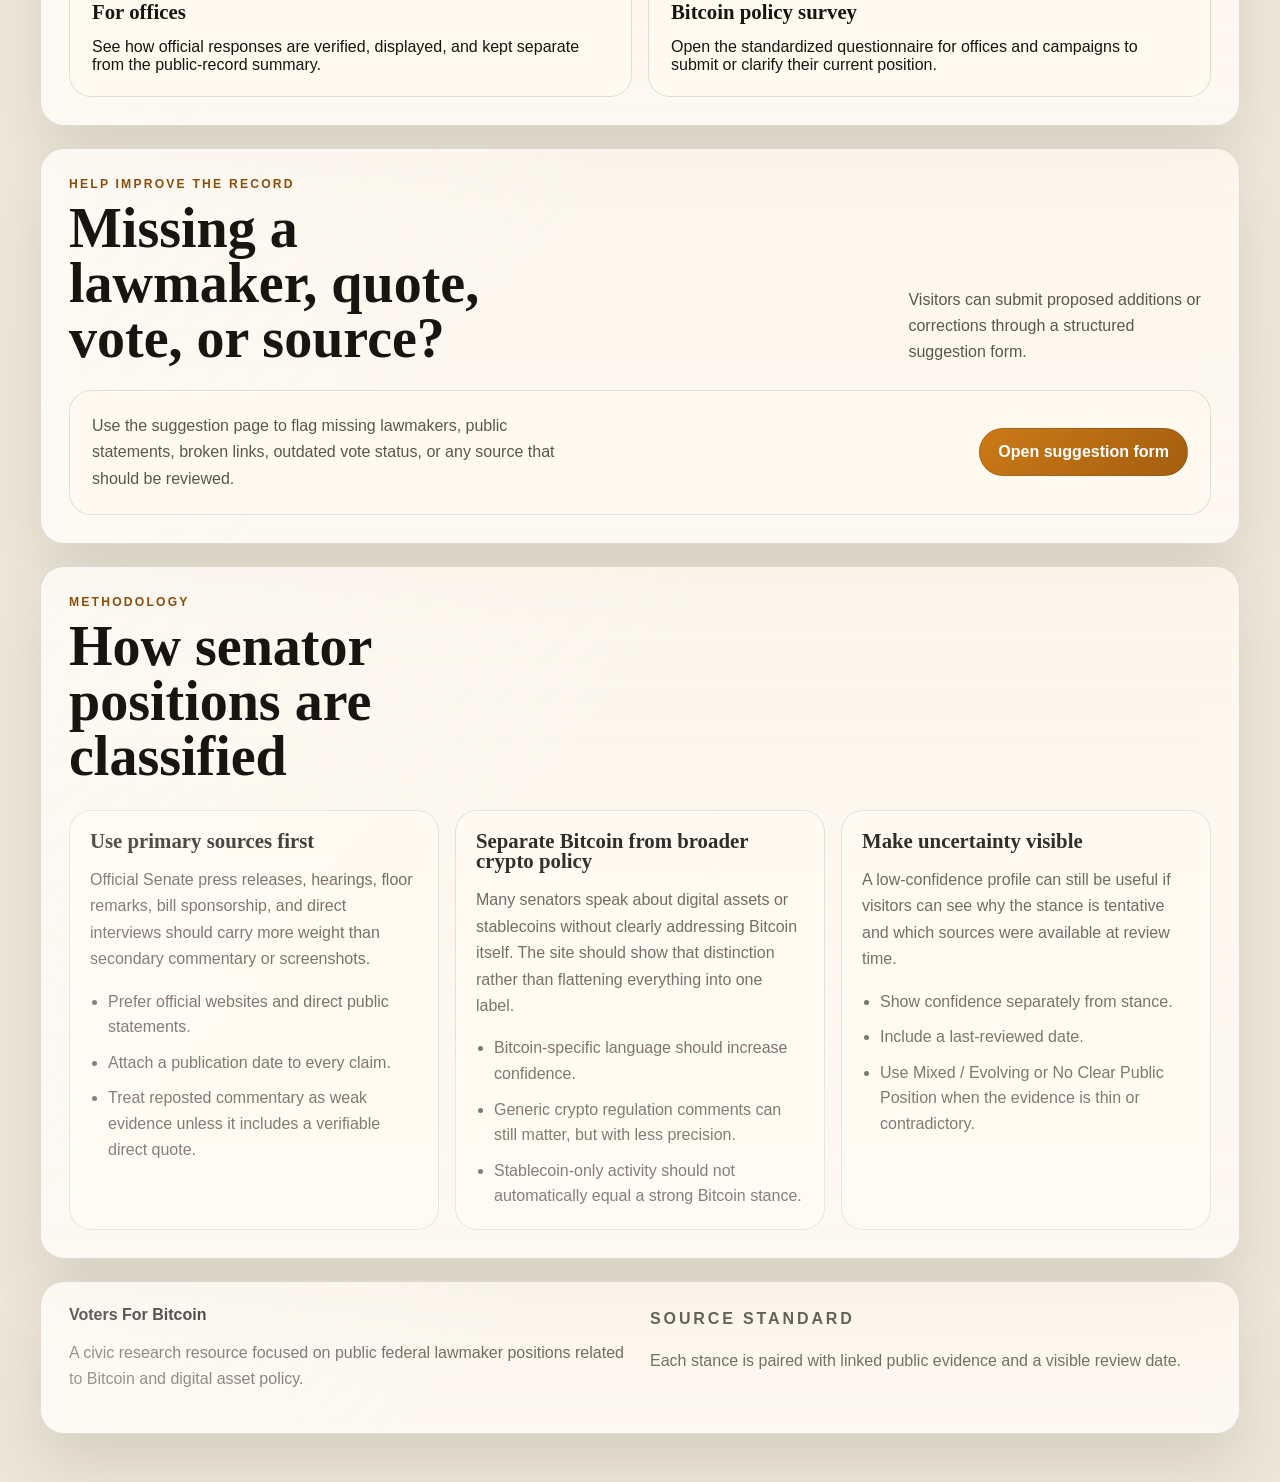
==== commit 89f42486: "icon" ====
--- a/index.html
+++ b/index.html
@@ -31,7 +31,7 @@
       <header class="hero" id="top">
         <nav class="topbar">
           <a class="brand" href="#top">
-            <img class="brand-mark" src="./Icon.png" alt="Voters For Bitcoin logo" />
+            <span class="brand-mark">₿</span>
             <span>Voters For Bitcoin</span>
           </a>
           <button class="nav-toggle" type="button" aria-label="Toggle navigation" aria-expanded="false">
--- a/styles.css
+++ b/styles.css
@@ -113,19 +113,17 @@
   font-weight: 700;
   letter-spacing: 0.02em;
   text-decoration: none;
-  min-width: 0;
 }
 
 .brand-mark {
-  display: block;
-  width: 48px;
-  height: 48px;
-  object-fit: cover;
-  object-position: center top;
-  border-radius: 14px;
-  border: 1px solid rgba(23, 20, 17, 0.08);
-  box-shadow: 0 10px 24px rgba(60, 42, 18, 0.12);
-  flex-shrink: 0;
+  display: grid;
+  place-items: center;
+  width: 34px;
+  height: 34px;
+  border-radius: 999px;
+  color: white;
+  background: linear-gradient(135deg, #e7951f, #9f570a);
+  box-shadow: inset 0 1px 0 rgba(255, 255, 255, 0.35);
 }
 
 .nav-links {
@@ -1102,15 +1100,6 @@
     margin-left: auto;
   }
 
-  .brand {
-    gap: 10px;
-  }
-
-  .brand-mark {
-    width: 42px;
-    height: 42px;
-    border-radius: 12px;
-  }
 
   /* Nav collapses under brand+toggle, revealed by hamburger */
   .nav-links {
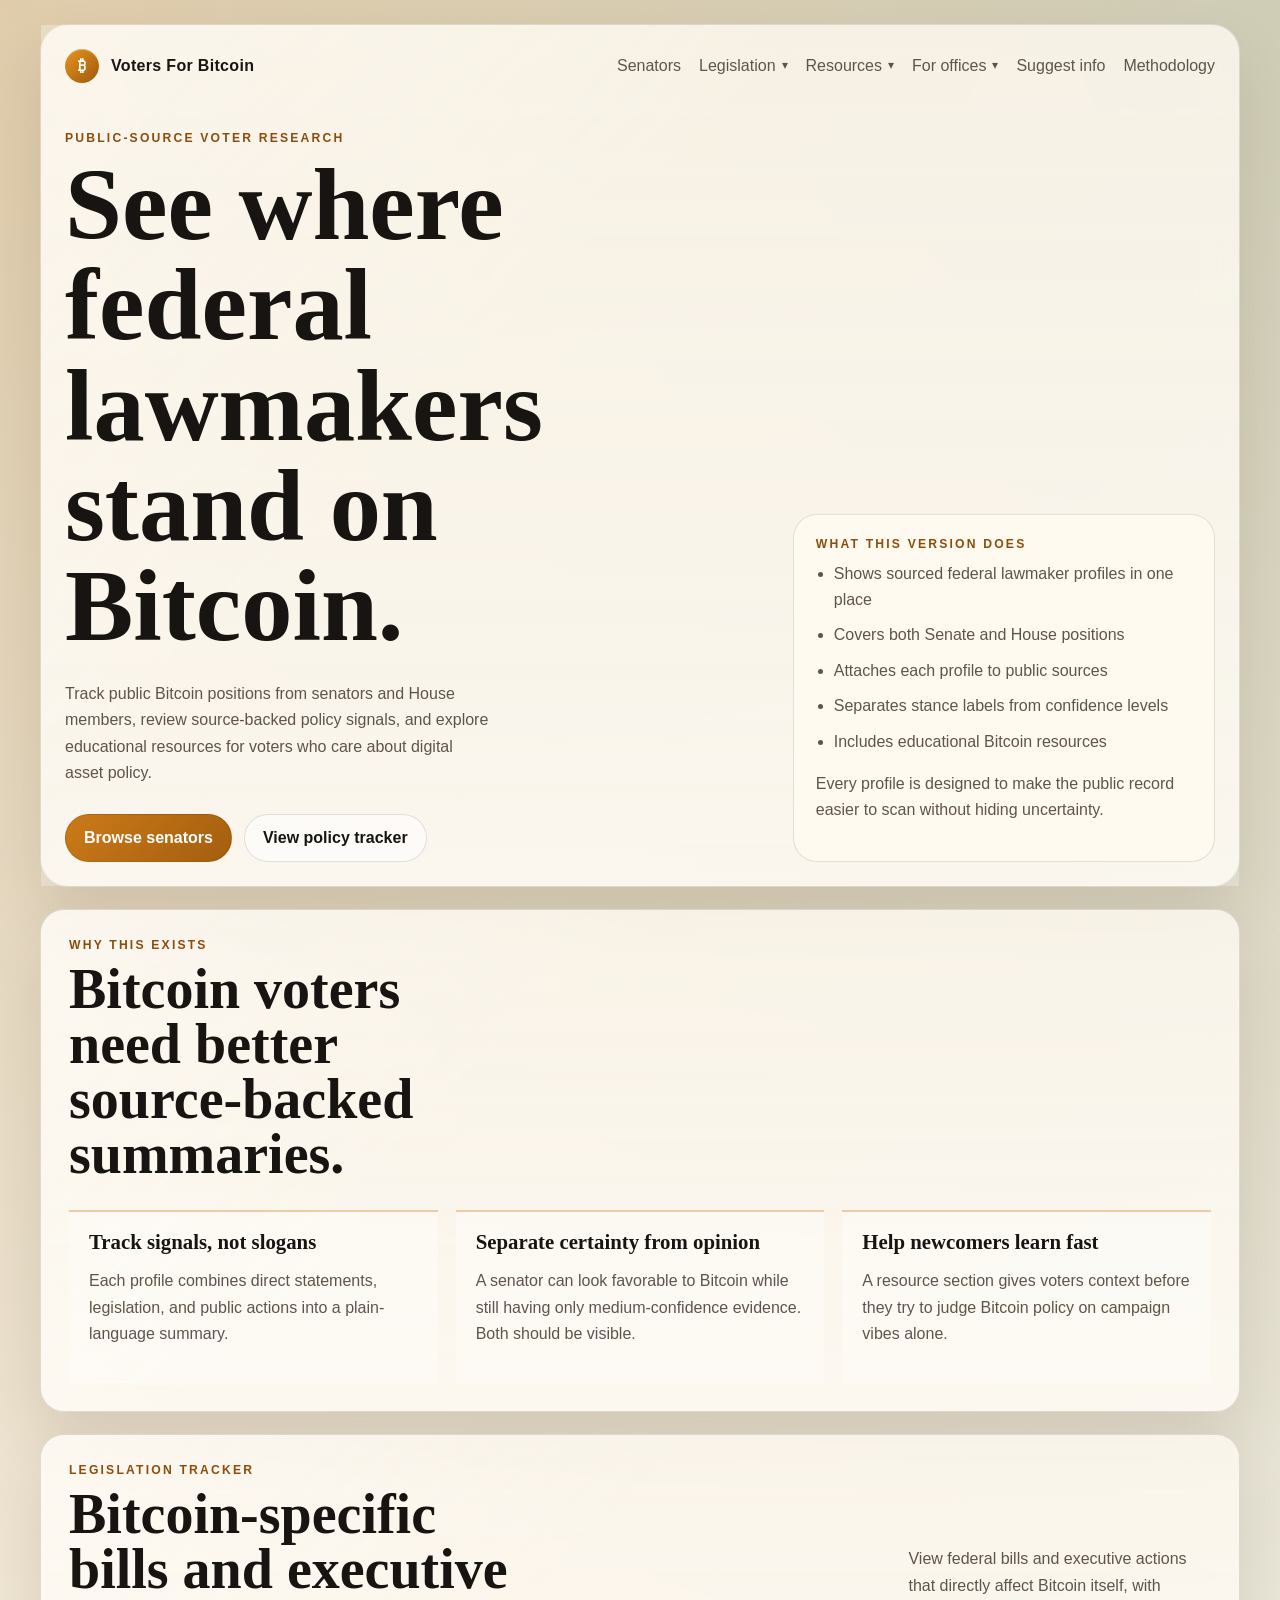
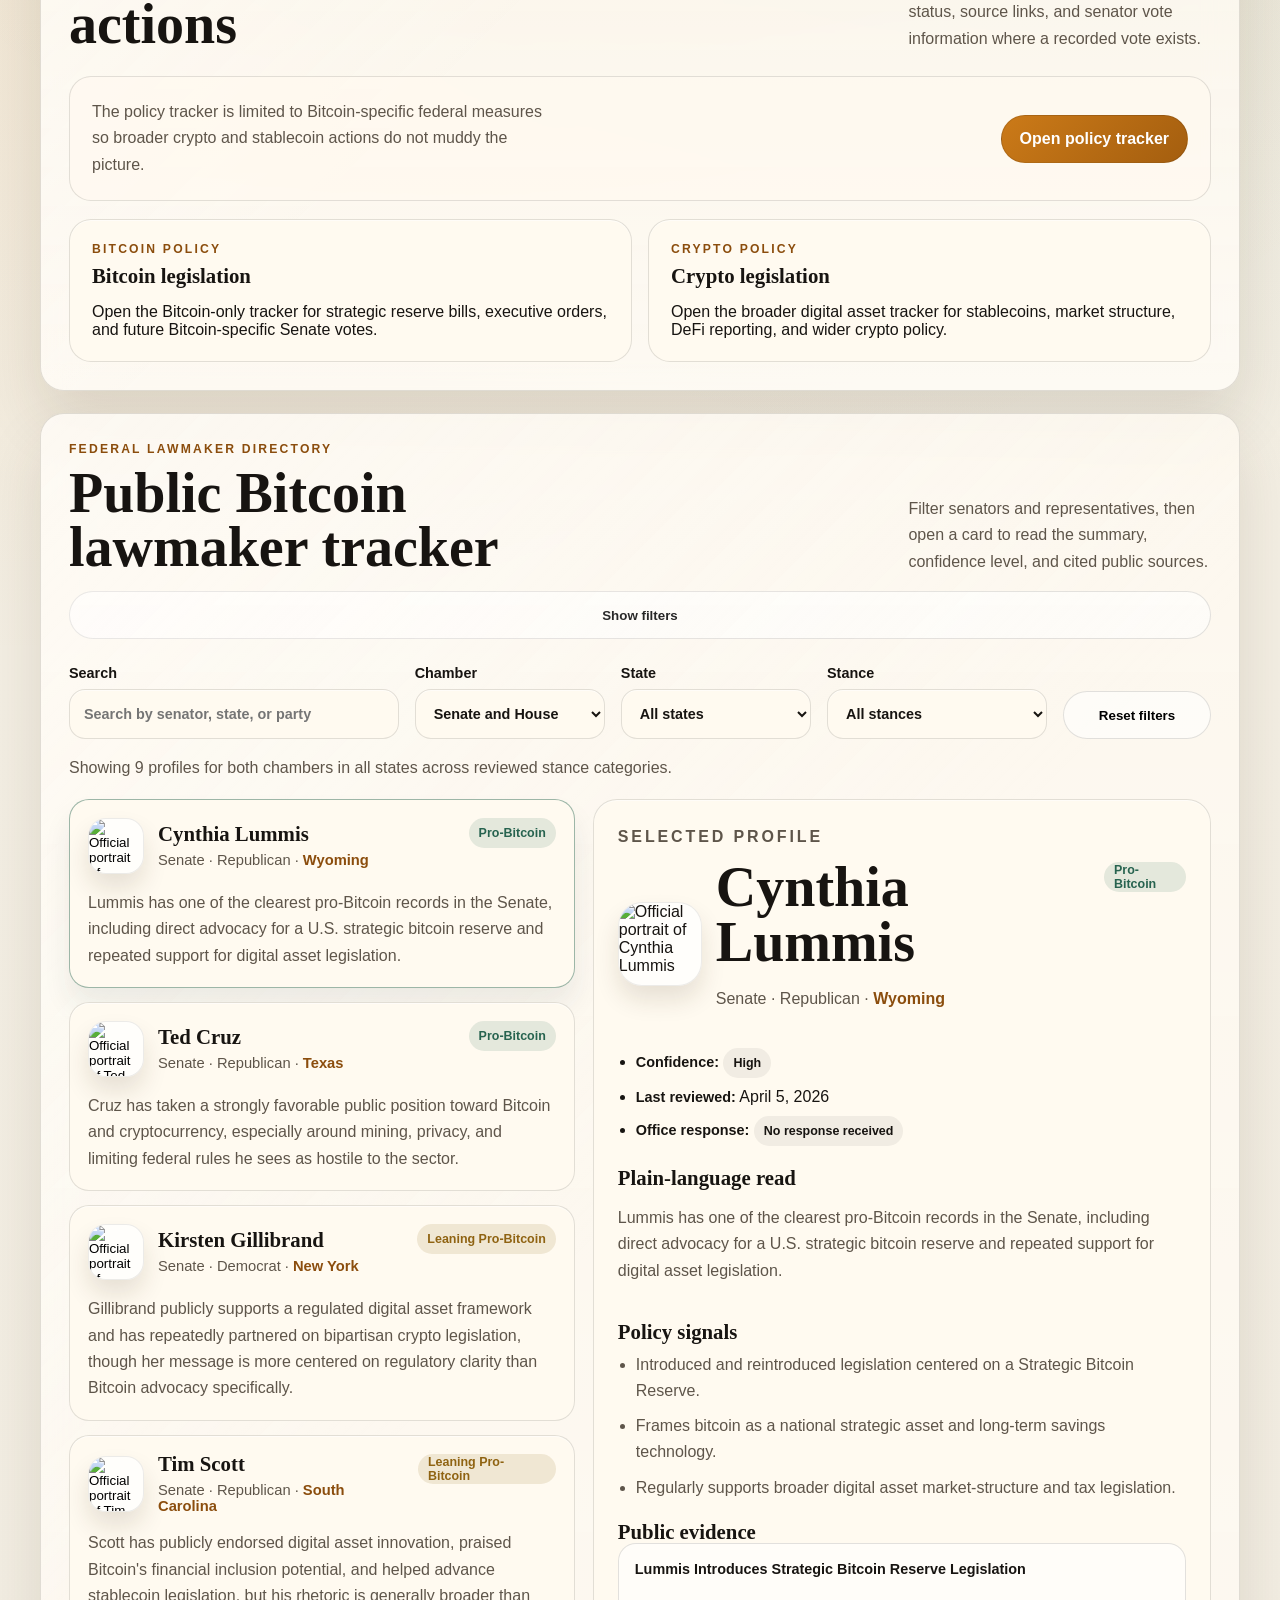
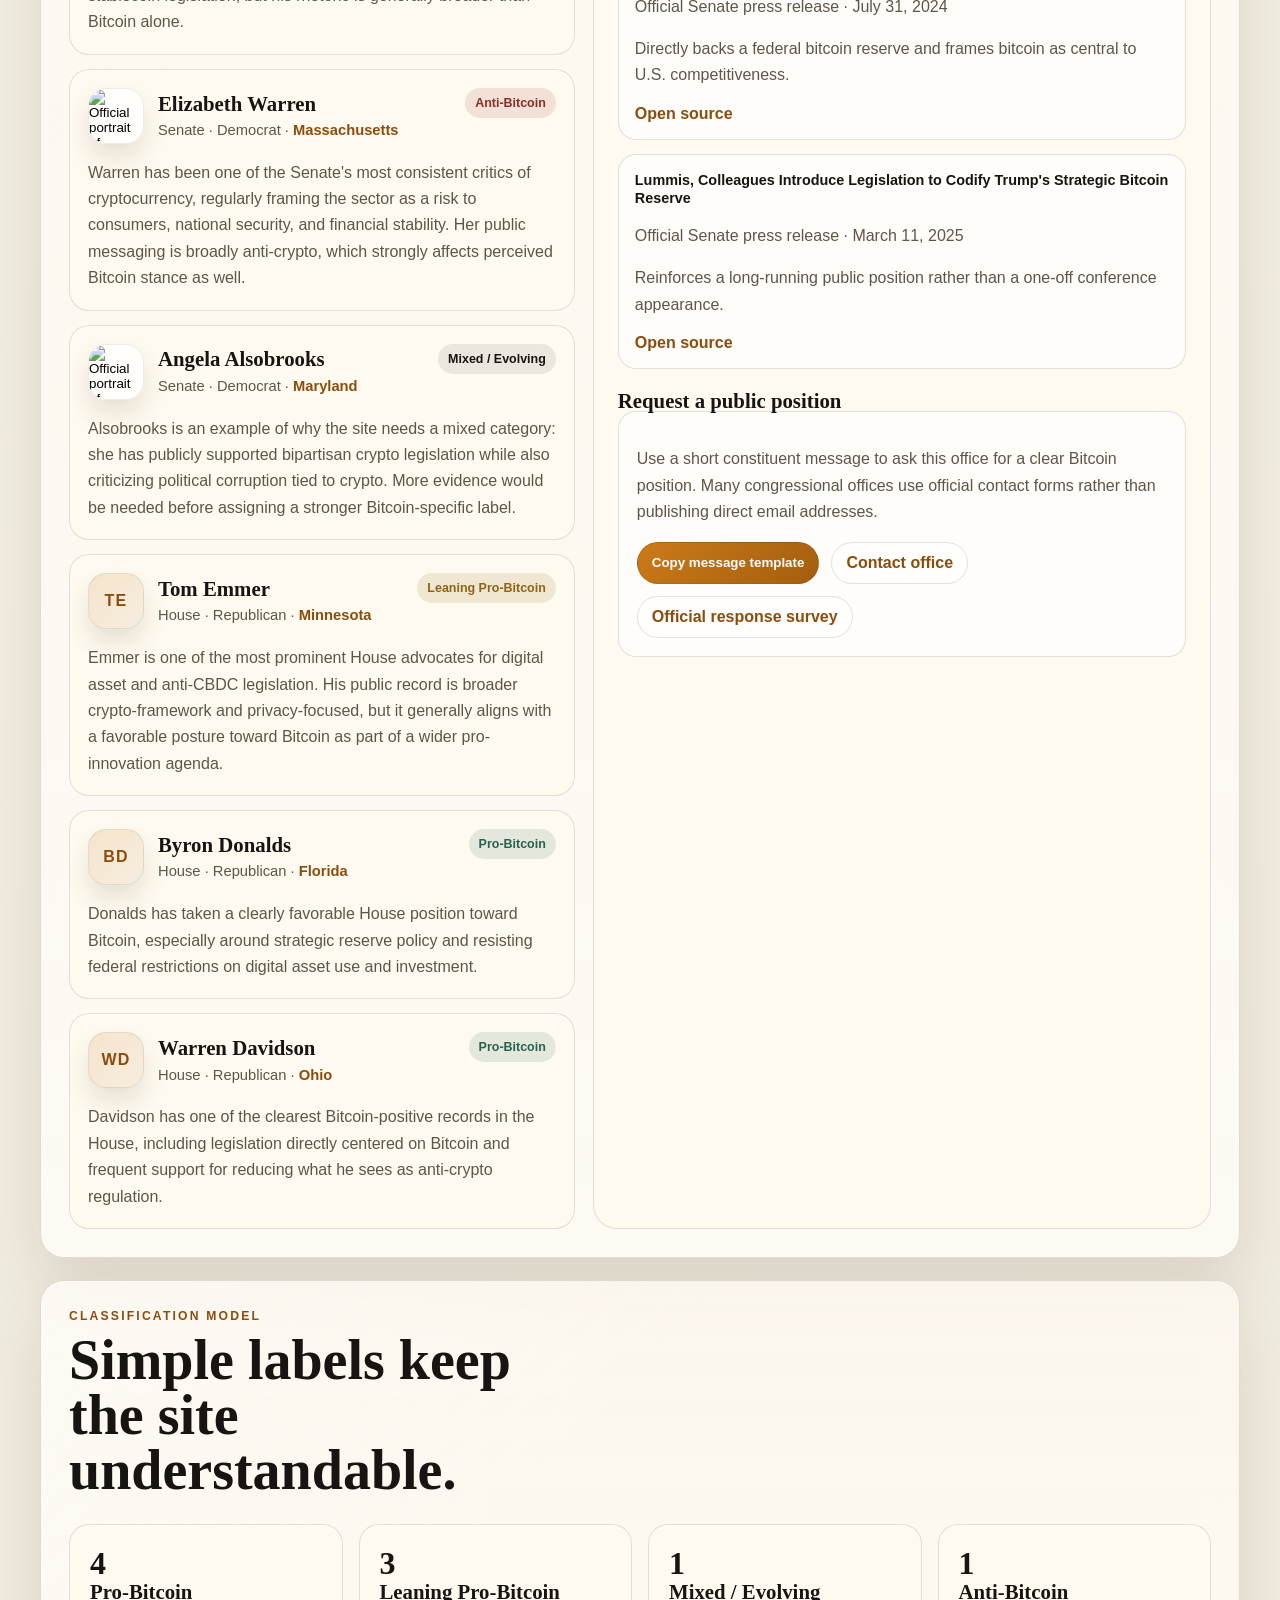
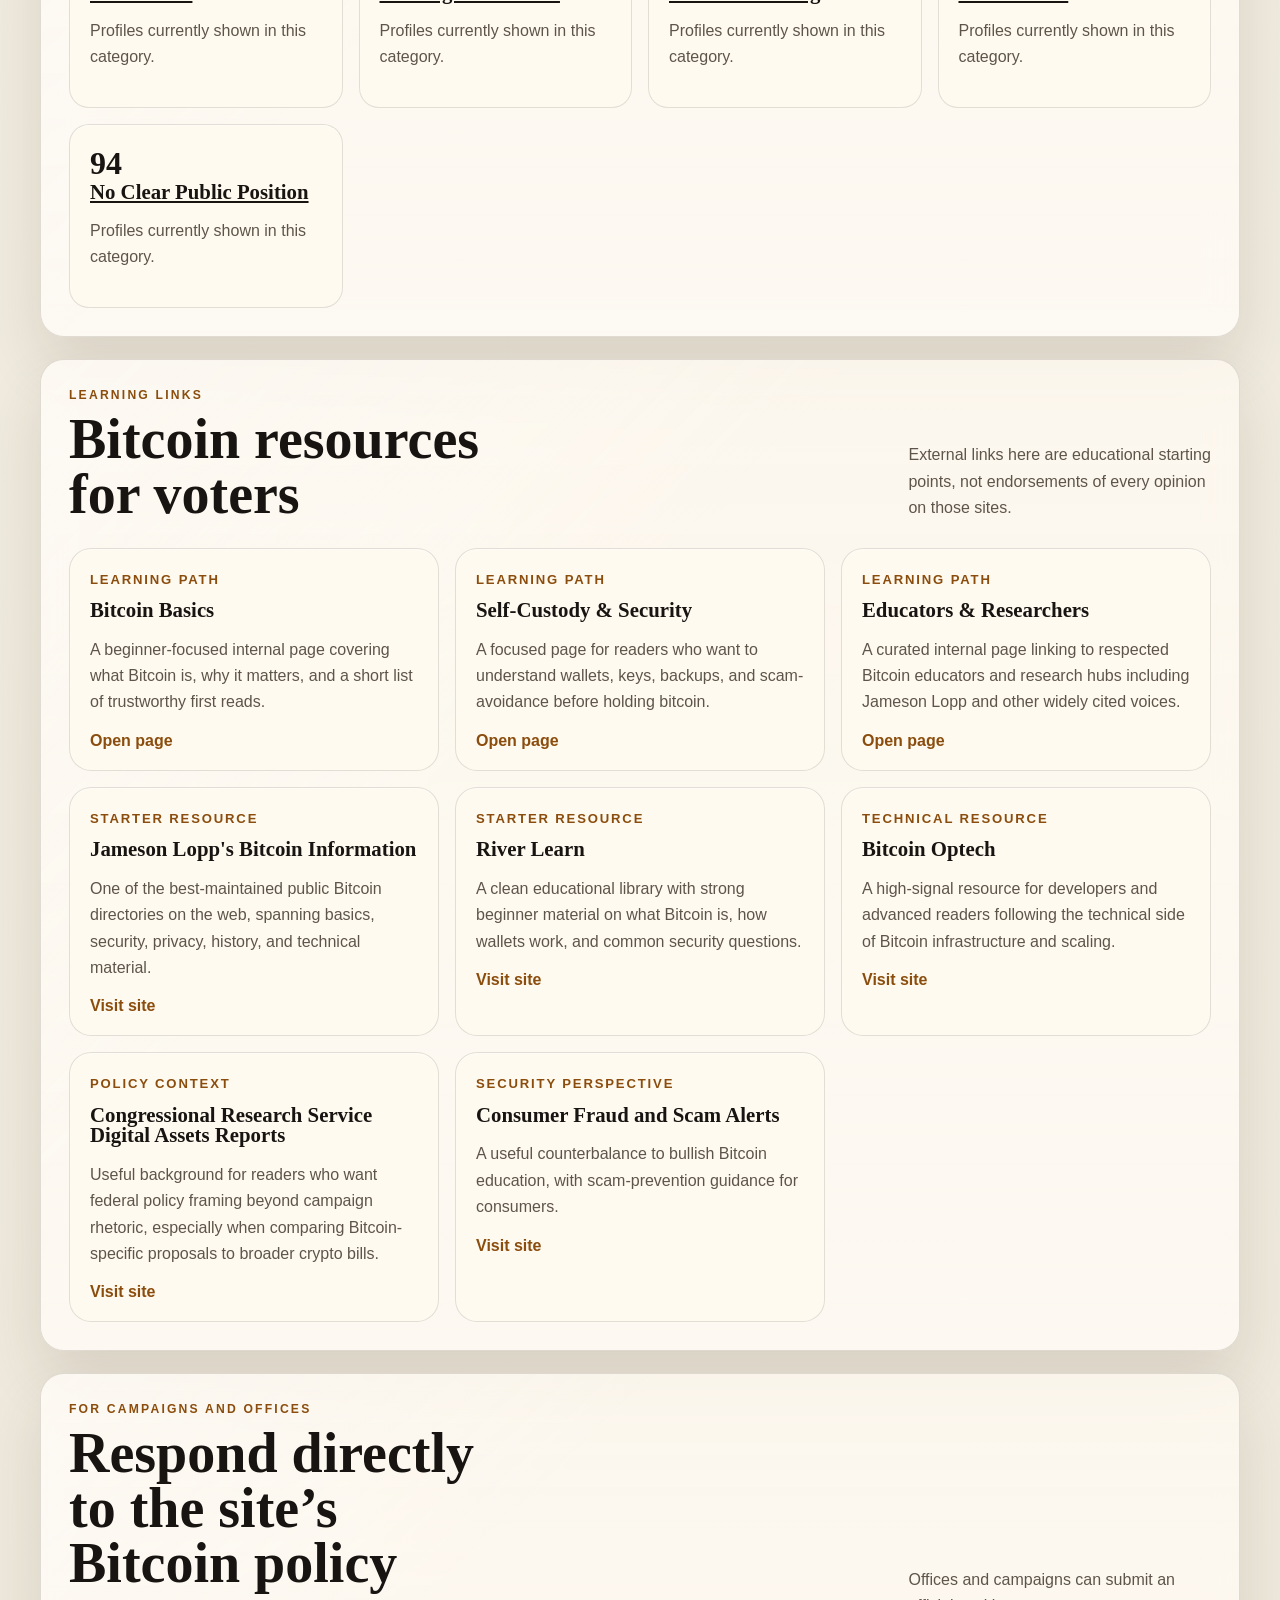
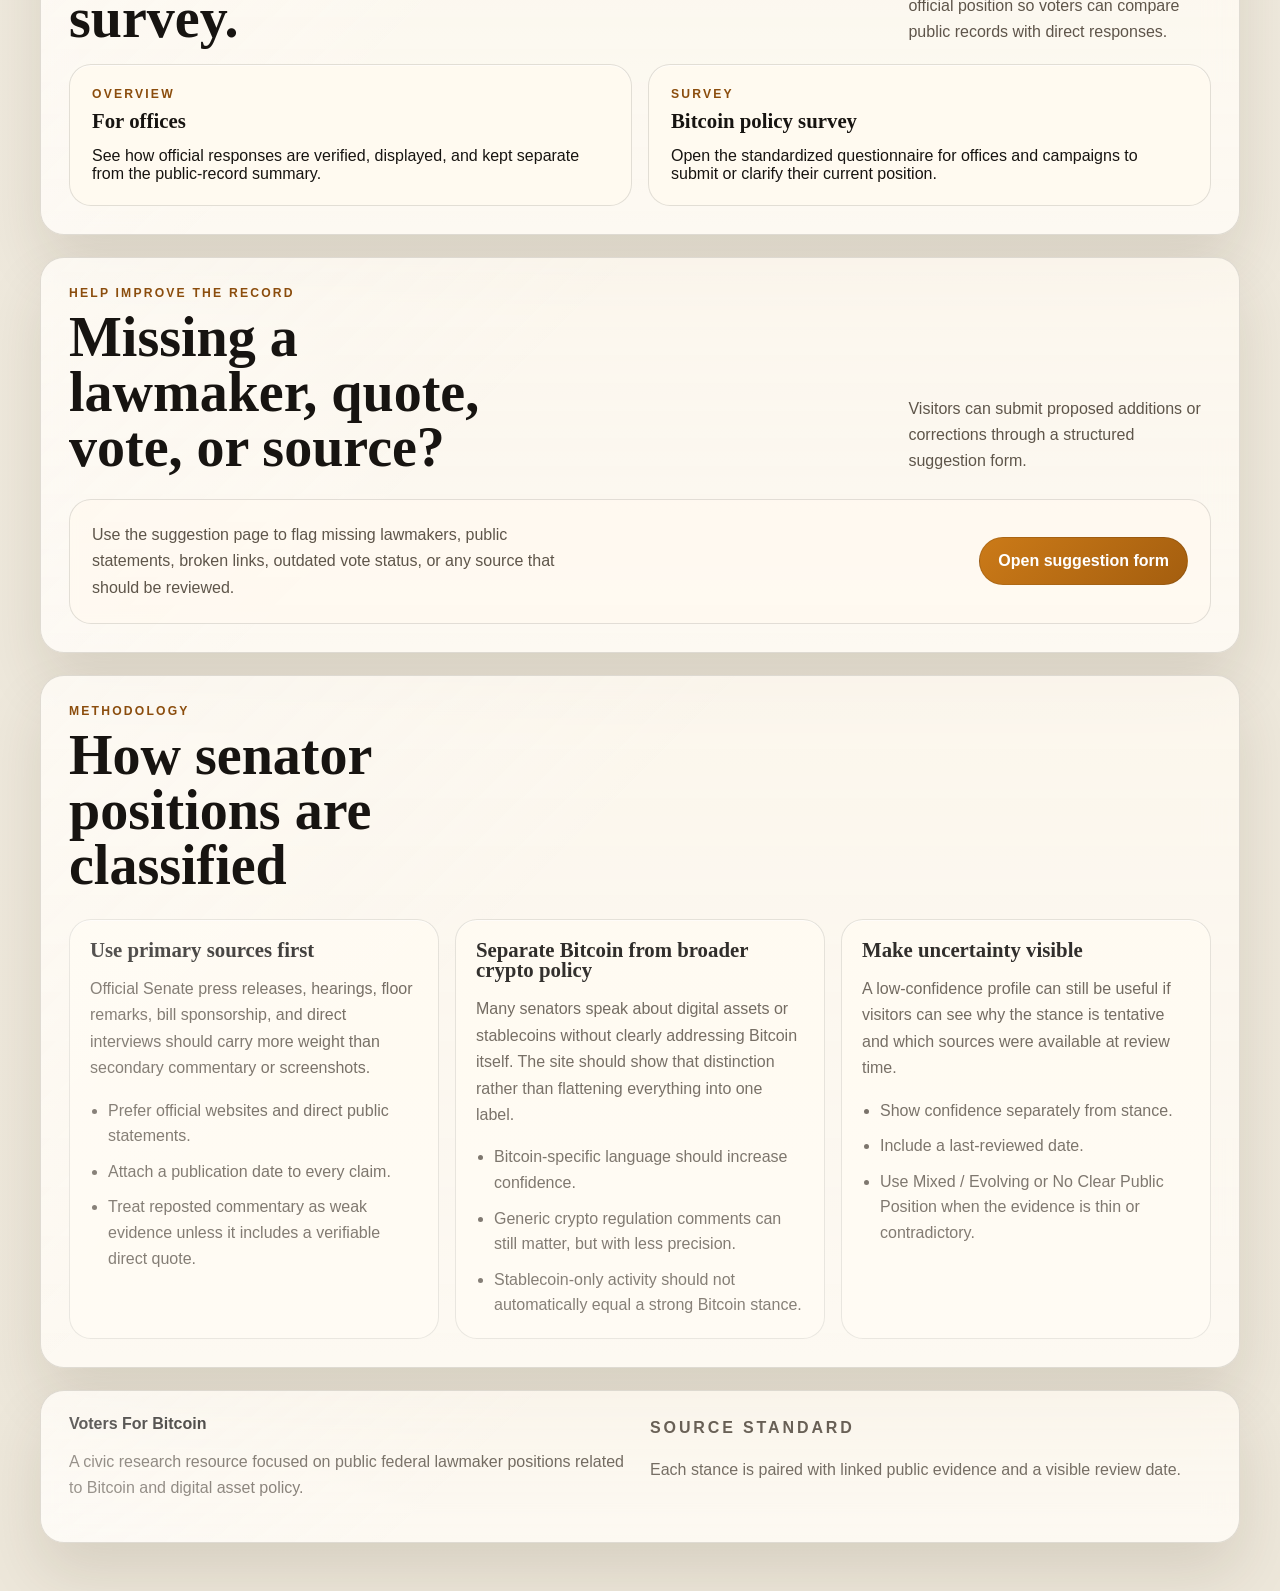
==== commit af31b7c1: "updates" ====
--- a/index.html
+++ b/index.html
@@ -24,6 +24,7 @@
     <meta name="twitter:title" content="Voters For Bitcoin" />
     <meta name="twitter:description" content="Track public Bitcoin positions of U.S. senators with sourced summaries, policy signals, and educational resources." />
     <meta name="twitter:image" content="./og-image.png" />
+    <script defer src="https://cdn.vercel-insights.com/v1/script.js"></script>
     <link rel="stylesheet" href="./styles.css" />
   </head>
   <body>
--- a/styles.css
+++ b/styles.css
@@ -457,6 +457,44 @@
   justify-content: space-between;
   gap: 12px;
   align-items: start;
+}
+
+.senator-card-identity,
+.detail-header {
+  display: flex;
+  align-items: center;
+  gap: 14px;
+  min-width: 0;
+}
+
+.lawmaker-photo {
+  width: 56px;
+  height: 56px;
+  border-radius: 18px;
+  object-fit: cover;
+  object-position: center top;
+  border: 1px solid rgba(23, 20, 17, 0.08);
+  box-shadow: 0 14px 24px rgba(60, 42, 18, 0.12);
+  background: rgba(255, 255, 255, 0.72);
+  flex-shrink: 0;
+}
+
+.lawmaker-photo-detail {
+  width: 84px;
+  height: 84px;
+  border-radius: 24px;
+}
+
+.lawmaker-photo-placeholder {
+  display: grid;
+  place-items: center;
+  color: var(--accent-deep);
+  font-size: 1rem;
+  font-weight: 800;
+  letter-spacing: 0.08em;
+  background:
+    linear-gradient(135deg, rgba(203, 122, 24, 0.18), rgba(139, 77, 13, 0.08)),
+    rgba(255, 251, 242, 0.92);
 }
 
 .senator-card h3 {
@@ -1282,6 +1320,16 @@
     align-items: flex-start;
   }
 
+  .detail-header {
+    align-items: flex-start;
+  }
+
+  .lawmaker-photo-detail {
+    width: 72px;
+    height: 72px;
+    border-radius: 20px;
+  }
+
   .detail-meta {
     margin-top: 16px;
   }
